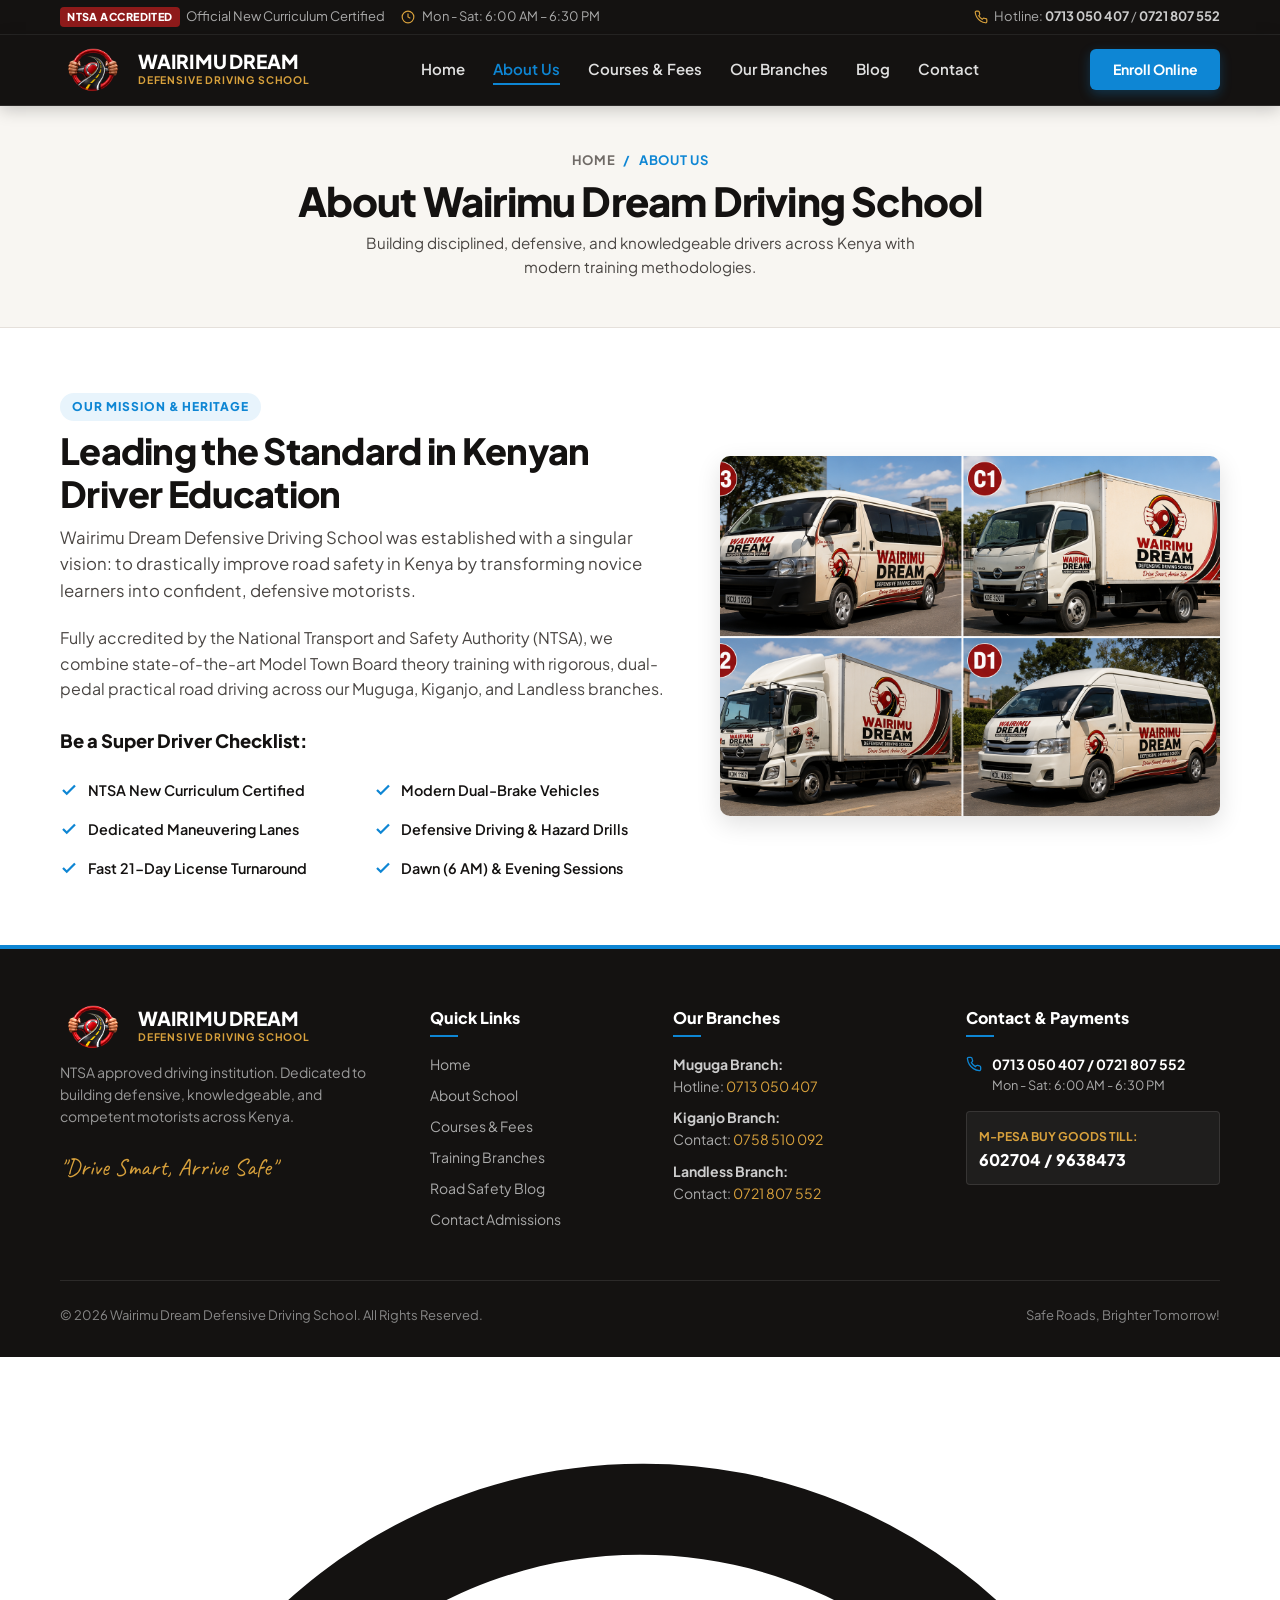
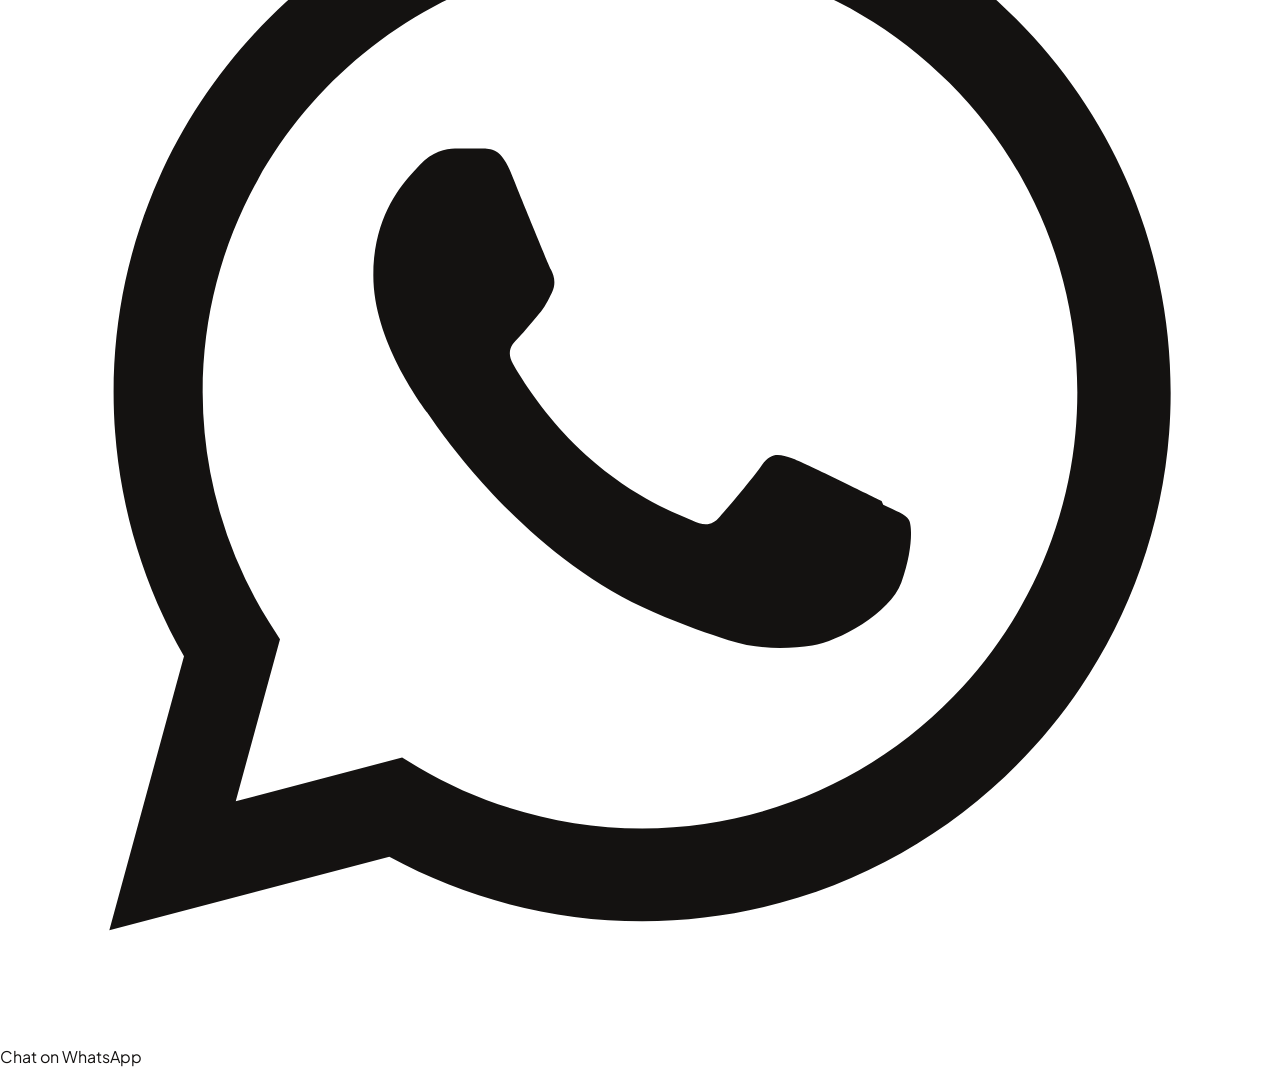
==== about.html @ 2af0788a "Complete agency-grade website redesign: corporate navbar, all 15 courses, FAQ, SEO schema, responsiv" ====
<!DOCTYPE html>
<html lang="en">
<head>
  <meta charset="UTF-8" />
  <meta name="viewport" content="width=device-width, initial-scale=1.0" />
  <title>About Us | Wairimu Dream Defensive Driving School Kenya</title>
  <meta name="description" content="Learn about Wairimu Dream Defensive Driving School. NTSA accredited curriculum, dedicated instructors, and modern training fleet across Kenya." />
  <link rel="canonical" href="http://localhost:3000/about.html" />

  <link rel="preconnect" href="https://fonts.googleapis.com" />
  <link rel="preconnect" href="https://fonts.gstatic.com" crossorigin />
  <link href="https://fonts.googleapis.com/css2?family=Caveat:wght@600;700&family=Plus+Jakarta+Sans:wght@400;500;600;700;800&display=swap" rel="stylesheet" />

  <link rel="stylesheet" href="style.css" />
</head>
<body>

  <!-- 1. Top Announcement Bar -->
  <div class="top-bar">
    <div class="container top-bar-content">
      <div class="top-bar-left">
        <div class="top-bar-item">
          <span class="top-badge-ntsa">NTSA ACCREDITED</span>
          <span>Official New Curriculum Certified</span>
        </div>
        <div class="top-bar-item">
          <svg viewBox="0 0 24 24" fill="none" stroke="currentColor" stroke-width="2"><circle cx="12" cy="12" r="10"/><polyline points="12 6 12 12 16 14"/></svg>
          <span>Mon - Sat: 6:00 AM – 6:30 PM</span>
        </div>
      </div>

      <div class="top-bar-right">
        <div class="top-bar-item">
          <svg viewBox="0 0 24 24" fill="none" stroke="currentColor" stroke-width="2"><path d="M22 16.92v3a2 2 0 0 1-2.18 2 19.79 19.79 0 0 1-8.63-3.07 19.5 19.5 0 0 1-6-6 19.79 19.79 0 0 1-3.07-8.67A2 2 0 0 1 4.11 2h3a2 2 0 0 1 2 1.72 12.84 12.84 0 0 0 .7 2.81 2 2 0 0 1-.45 2.11L8.09 9.91a16 16 0 0 0 6 6l1.27-1.27a2 2 0 0 1 2.11-.45 12.84 12.84 0 0 0 2.81.7A2 2 0 0 1 22 16.92z"/></svg>
          <span>Hotline: <a href="tel:0713050407"><strong>0713 050 407</strong></a> / <a href="tel:0721807552"><strong>0721 807 552</strong></a></span>
        </div>
      </div>
    </div>
  </div>

  <!-- 2. Main Header -->
  <header class="site-header" id="mainHeader">
    <div class="container navbar-inner">
      <a href="index.html" class="brand-wrapper" aria-label="Wairimu Dream Defensive Driving School">
        <img src="images/logo/logo.png" alt="Wairimu Dream Logo" class="brand-logo-img" onerror="this.onerror=null; this.src='images/logo.png';" />
        <div class="brand-text-block">
          <span class="brand-title-main">WAIRIMU DREAM</span>
          <span class="brand-title-sub">DEFENSIVE DRIVING SCHOOL</span>
        </div>
      </a>

      <nav class="main-navigation" id="mainNavigation">
        <ul class="nav-links-list">
          <li><a href="index.html" class="nav-item-link">Home</a></li>
          <li><a href="about.html" class="nav-item-link active">About Us</a></li>
          <li><a href="courses.html" class="nav-item-link">Courses &amp; Fees</a></li>
          <li><a href="branches.html" class="nav-item-link">Our Branches</a></li>
          <li><a href="blog.html" class="nav-item-link">Blog</a></li>
          <li><a href="contact.html" class="nav-item-link">Contact</a></li>
        </ul>
        <div class="mobile-menu-cta-wrap">
          <a href="contact.html" class="mobile-menu-cta-btn">Enroll Online</a>
        </div>
      </nav>

      <div style="display: flex; align-items: center; gap: 0.75rem;">
        <a href="contact.html" class="header-action-btn desktop-only">Enroll Online</a>
        <button class="mobile-nav-toggle" id="navToggleBtn" aria-label="Toggle Menu" aria-expanded="false">
          <svg viewBox="0 0 24 24" fill="none" stroke="currentColor" stroke-width="2.5"><line x1="3" y1="6" x2="21" y2="6"/><line x1="3" y1="12" x2="21" y2="12"/><line x1="3" y1="18" x2="21" y2="18"/></svg>
        </button>
      </div>
    </div>
  </header>

  <main>
    <!-- Page Banner -->
    <section class="page-banner-corp">
      <div class="container">
        <div class="page-breadcrumbs">
          <a href="index.html">Home</a>
          <span>/</span>
          <span>About Us</span>
        </div>
        <h1 class="page-banner-title">About Wairimu Dream Driving School</h1>
        <p class="page-banner-sub">Building disciplined, defensive, and knowledgeable drivers across Kenya with modern training methodologies.</p>
      </div>
    </section>

    <!-- About Content Section -->
    <section class="section-padding">
      <div class="container">
        <div class="about-grid-2col">
          <div>
            <span class="section-badge-corp">OUR MISSION &amp; HERITAGE</span>
            <h2 class="section-title-corp">Leading the Standard in Kenyan Driver Education</h2>
            <p style="color: var(--color-gray-dark); margin-bottom: 1.25rem; font-size: 1.05rem;">
              Wairimu Dream Defensive Driving School was established with a singular vision: to drastically improve road safety in Kenya by transforming novice learners into confident, defensive motorists.
            </p>
            <p style="color: var(--color-gray-dark); margin-bottom: 1.5rem;">
              Fully accredited by the National Transport and Safety Authority (NTSA), we combine state-of-the-art Model Town Board theory training with rigorous, dual-pedal practical road driving across our Muguga, Kiganjo, and Landless branches.
            </p>

            <h4 style="font-size: 1.15rem; font-weight: 800; color: var(--color-dark); margin-bottom: 0.75rem;">Be a Super Driver Checklist:</h4>
            <div class="checklist-grid">
              <div class="checklist-item">
                <svg viewBox="0 0 24 24" fill="none" stroke="currentColor" stroke-width="3"><polyline points="20 6 9 17 4 12"/></svg>
                <span>NTSA New Curriculum Certified</span>
              </div>
              <div class="checklist-item">
                <svg viewBox="0 0 24 24" fill="none" stroke="currentColor" stroke-width="3"><polyline points="20 6 9 17 4 12"/></svg>
                <span>Modern Dual-Brake Vehicles</span>
              </div>
              <div class="checklist-item">
                <svg viewBox="0 0 24 24" fill="none" stroke="currentColor" stroke-width="3"><polyline points="20 6 9 17 4 12"/></svg>
                <span>Dedicated Maneuvering Lanes</span>
              </div>
              <div class="checklist-item">
                <svg viewBox="0 0 24 24" fill="none" stroke="currentColor" stroke-width="3"><polyline points="20 6 9 17 4 12"/></svg>
                <span>Defensive Driving &amp; Hazard Drills</span>
              </div>
              <div class="checklist-item">
                <svg viewBox="0 0 24 24" fill="none" stroke="currentColor" stroke-width="3"><polyline points="20 6 9 17 4 12"/></svg>
                <span>Fast 21-Day License Turnaround</span>
              </div>
              <div class="checklist-item">
                <svg viewBox="0 0 24 24" fill="none" stroke="currentColor" stroke-width="3"><polyline points="20 6 9 17 4 12"/></svg>
                <span>Dawn (6 AM) &amp; Evening Sessions</span>
              </div>
            </div>
          </div>

          <div class="about-img-frame">
            <img src="images/gallery/display.png" alt="Wairimu Dream Training Vehicles" onerror="this.onerror=null; this.src='images/hero/hero-2.png';" />
          </div>
        </div>
      </div>
    </section>
  </main>

  <!-- Footer -->
  <footer class="site-footer-corp">
    <div class="container">
      <div class="footer-grid-corp">
        <div class="footer-about-block">
          <div class="brand-wrapper" style="margin-bottom: 0.75rem;">
            <img src="images/logo/logo.png" alt="Wairimu Dream Logo" class="brand-logo-img" style="filter: brightness(1.2);" onerror="this.onerror=null; this.src='images/logo.png';" />
            <div class="brand-text-block">
              <span class="brand-title-main" style="color: #FFFFFF;">WAIRIMU DREAM</span>
              <span class="brand-title-sub" style="color: var(--color-gold);">DEFENSIVE DRIVING SCHOOL</span>
            </div>
          </div>
          <p>
            NTSA approved driving institution. Dedicated to building defensive, knowledgeable, and competent motorists across Kenya.
          </p>
          <p style="font-family: var(--font-script); font-size: 1.5rem; color: var(--color-gold);">
            "Drive Smart, Arrive Safe"
          </p>
        </div>

        <div>
          <h4 class="footer-heading-corp">Quick Links</h4>
          <ul class="footer-links-list">
            <li><a href="index.html">Home</a></li>
            <li><a href="about.html">About School</a></li>
            <li><a href="courses.html">Courses &amp; Fees</a></li>
            <li><a href="branches.html">Training Branches</a></li>
            <li><a href="blog.html">Road Safety Blog</a></li>
            <li><a href="contact.html">Contact Admissions</a></li>
          </ul>
        </div>

        <div>
          <h4 class="footer-heading-corp">Our Branches</h4>
          <ul class="footer-links-list">
            <li><strong>Muguga Branch:</strong> <br /><span style="color: #AAA;">Hotline: <a href="tel:0713050407" style="color: var(--color-gold);">0713 050 407</a></span></li>
            <li style="margin-top: 0.5rem;"><strong>Kiganjo Branch:</strong> <br /><span style="color: #AAA;">Contact: <a href="tel:0758510092" style="color: var(--color-gold);">0758 510 092</a></span></li>
            <li style="margin-top: 0.5rem;"><strong>Landless Branch:</strong> <br /><span style="color: #AAA;">Contact: <a href="tel:0721807552" style="color: var(--color-gold);">0721 807 552</a></span></li>
          </ul>
        </div>

        <div>
          <h4 class="footer-heading-corp">Contact &amp; Payments</h4>
          <div class="footer-contact-item">
            <svg viewBox="0 0 24 24" fill="none" stroke="currentColor" stroke-width="2"><path d="M22 16.92v3a2 2 0 0 1-2.18 2 19.79 19.79 0 0 1-8.63-3.07 19.5 19.5 0 0 1-6-6 19.79 19.79 0 0 1-3.07-8.67A2 2 0 0 1 4.11 2h3a2 2 0 0 1 2 1.72 12.84 12.84 0 0 0 .7 2.81 2 2 0 0 1-.45 2.11L8.09 9.91a16 16 0 0 0 6 6l1.27-1.27a2 2 0 0 1 2.11-.45 12.84 12.84 0 0 0 2.81.7A2 2 0 0 1 22 16.92z"/></svg>
            <div>
              <p style="margin: 0; font-weight: 700; color: #FFF;">0713 050 407 / 0721 807 552</p>
              <p style="margin: 0; font-size: 0.8rem;">Mon - Sat: 6:00 AM - 6:30 PM</p>
            </div>
          </div>
          <div style="margin-top: 1rem; background: rgba(255,255,255,0.05); padding: 0.75rem; border-radius: 4px; border: 1px solid rgba(255,255,255,0.1);">
            <span style="font-size: 0.75rem; color: var(--color-gold); font-weight: 700;">M-PESA BUY GOODS TILL:</span>
            <p style="color: #FFF; font-weight: 800; font-size: 1rem; margin: 0;">602704 / 9638473</p>
          </div>
        </div>
      </div>

      <div class="footer-bottom-corp">
        <p>&copy; <span id="currentYear"></span> Wairimu Dream Defensive Driving School. All Rights Reserved.</p>
        <p>Safe Roads, Brighter Tomorrow!</p>
      </div>
    </div>
  </footer>

  <!-- Floating WhatsApp -->
  <a href="https://wa.me/254721807552?text=Hello%20Wairimu%20Dream%20Driving%20School,%20I%20would%20like%20to%20inquire%20about%20driving%20classes." class="floating-whatsapp-btn" target="_blank" rel="noopener noreferrer" aria-label="Chat with Wairimu Dream on WhatsApp">
    <svg viewBox="0 0 24 24" fill="currentColor"><path d="M12.04 2c-5.46 0-9.91 4.45-9.91 9.91 0 1.75.46 3.45 1.32 4.95L2.05 22l5.25-1.38c1.45.79 3.08 1.21 4.74 1.21 5.46 0 9.91-4.45 9.91-9.91 0-2.65-1.03-5.14-2.9-7.01A9.816 9.816 0 0 0 12.04 2zm0 18.09c-1.48 0-2.93-.4-4.2-1.15l-.3-.18-3.12.82.83-3.04-.2-.31a8.136 8.136 0 0 1-1.25-4.32c0-4.52 3.68-8.2 8.2-8.2 2.19 0 4.25.85 5.8 2.4 1.55 1.55 2.4 3.61 2.4 5.8 0 4.52-3.68 8.18-8.16 8.18zm4.49-6.14c-.25-.12-1.46-.72-1.68-.8-.23-.08-.39-.12-.56.12-.17.25-.64.8-.79.97-.14.17-.29.19-.53.07-.25-.12-1.04-.38-1.98-1.22-.73-.65-1.23-1.46-1.37-1.71-.14-.25-.01-.38.11-.5.11-.11.25-.29.37-.43.12-.14.17-.25.25-.41.08-.17.04-.31-.02-.43s-.56-1.34-.76-1.84c-.2-.48-.41-.42-.56-.43h-.48c-.17 0-.43.06-.66.31-.23.25-.87.85-.87 2.07 0 1.22.89 2.4 1.01 2.57.12.17 1.75 2.67 4.24 3.74.59.26 1.05.41 1.41.53.6.19 1.14.16 1.57.1.48-.07 1.46-.6 1.67-1.18.21-.58.21-1.07.14-1.18-.06-.1-.23-.16-.48-.28z"/></svg>
    <span>Chat on WhatsApp</span>
  </a>

  <script src="script.js"></script>
</body>
</html>
---- style.css ----
/* ==========================================================================
   WAIRIMU DREAM DEFENSIVE DRIVING SCHOOL
   Reference Pixel-Perfect Mobile-First Design (Matching Screenshots)
   ========================================================================== */

:root {
  /* Brand Corporate Colors */
  --color-primary: #8E1A1A;        /* Deep Maroon */
  --color-primary-dark: #661010;
  --color-primary-light: #A82424;
  --color-primary-subtle: #FDF2F2;
  
  --color-accent-blue: #0E86D4;    /* Action Blue matching reference */
  --color-accent-blue-dark: #0B6FB3;
  
  --color-gold: #D8A13C;           /* Kenyan Gold */
  --color-gold-dark: #B38022;
  --color-gold-light: #FBF4E4;
  
  --color-dark: #141211;           /* Deep Navbar Dark */
  --color-dark-surface: #1E1B19;   /* Mobile Dropdown Dark */
  --color-dark-alt: #2C2927;
  --color-gray-dark: #4A4643;
  --color-gray-mid: #706B67;
  --color-gray-light: #E5E0DB;
  --color-gray-bg: #F8F6F2;
  --color-white: #FFFFFF;
  
  --color-whatsapp: #25D366;
  --color-whatsapp-dark: #1EBE5D;
  
  /* Typography */
  --font-main: 'Plus Jakarta Sans', -apple-system, BlinkMacSystemFont, 'Segoe UI', Roboto, sans-serif;
  --font-script: 'Caveat', cursive;
  
  /* Shadows & Radius */
  --shadow-sm: 0 2px 8px rgba(0, 0, 0, 0.08);
  --shadow-md: 0 8px 24px rgba(0, 0, 0, 0.12);
  --shadow-lg: 0 16px 36px rgba(0, 0, 0, 0.2);
  
  --radius-sm: 6px;
  --radius-md: 10px;
  --radius-lg: 14px;
  --radius-full: 9999px;
  
  --transition: all 0.25s cubic-bezier(0.16, 1, 0.3, 1);
}

/* Global Reset */
*, *::before, *::after {
  box-sizing: border-box;
  margin: 0;
  padding: 0;
}

html {
  scroll-behavior: smooth;
  font-size: 16px;
  overflow-x: hidden;
  width: 100%;
}

body {
  font-family: var(--font-main);
  color: var(--color-dark);
  background-color: #FFFFFF;
  line-height: 1.6;
  -webkit-font-smoothing: antialiased;
  -moz-osx-font-smoothing: grayscale;
  overflow-x: hidden;
  width: 100%;
}

img {
  max-width: 100%;
  height: auto;
  display: block;
}

/* Prevent inline SVG icons from blowing up — always set explicit size on the element */
svg {
  overflow: hidden;
  flex-shrink: 0;
}

a {
  color: inherit;
  text-decoration: none;
  transition: var(--transition);
}

ul {
  list-style: none;
}

button, input, select, textarea {
  font-family: inherit;
  outline: none;
}

/* ==========================================================================
   Top Announcement Bar (sub-pages: courses, about, branches, blog, contact)
   ========================================================================== */

.top-bar {
  background-color: var(--color-dark);
  color: #AAAAAA;
  font-size: 0.8125rem;
  padding: 0.4rem 0;
  border-bottom: 1px solid rgba(255,255,255,0.08);
}

.top-bar-content {
  display: flex;
  justify-content: space-between;
  align-items: center;
  flex-wrap: wrap;
  gap: 0.4rem;
}

.top-bar-left,
.top-bar-right {
  display: flex;
  align-items: center;
  gap: 1rem;
  flex-wrap: wrap;
}

.top-bar-item {
  display: inline-flex;
  align-items: center;
  gap: 0.4rem;
  white-space: nowrap;
}

.top-bar-item svg {
  color: var(--color-gold);
  width: 14px !important;
  height: 14px !important;
  min-width: 14px;
  min-height: 14px;
  flex-shrink: 0;
}

.top-bar-item a {
  color: #CCCCCC;
}

.top-bar-item a:hover {
  color: #FFFFFF;
}

.top-badge-ntsa {
  background-color: var(--color-primary);
  color: #FFFFFF;
  font-size: 0.68rem;
  font-weight: 800;
  padding: 0.1rem 0.45rem;
  border-radius: 4px;
  letter-spacing: 0.04em;
  text-transform: uppercase;
}

/* ==========================================================================
   Container
   ========================================================================== */

.container {
  width: 100%;
  max-width: 1200px;
  margin-left: auto;
  margin-right: auto;
  padding-left: 1.25rem;
  padding-right: 1.25rem;
}

/* ==========================================================================
   Navbar: Dark Header (Matching Screenshot Reference)
   ========================================================================== */

.site-header {
  position: sticky;
  top: 0;
  z-index: 1000;
  background-color: var(--color-dark);
  border-bottom: 1px solid rgba(255, 255, 255, 0.1);
  box-shadow: 0 4px 16px rgba(0, 0, 0, 0.2);
}

.navbar-inner {
  display: flex;
  justify-content: space-between;
  align-items: center;
  height: 70px;
}

.brand-wrapper {
  display: flex;
  align-items: center;
  gap: 0.75rem;
}

.brand-logo-img {
  height: 44px !important;
  max-height: 44px !important;
  width: auto !important;
  max-width: 160px !important;
  object-fit: contain;
  display: block;
}

.brand-text-block {
  display: flex;
  flex-direction: column;
}

.brand-title-main {
  font-size: 1.2rem;
  font-weight: 800;
  color: #FFFFFF;
  line-height: 1.1;
  letter-spacing: -0.01em;
}

.brand-title-sub {
  font-size: 0.65rem;
  font-weight: 700;
  color: var(--color-gold);
  letter-spacing: 0.08em;
  text-transform: uppercase;
}

/* Desktop Nav Links */
.main-navigation {
  display: flex;
  align-items: center;
}

.nav-links-list {
  display: flex;
  align-items: center;
  gap: 1.75rem;
}

.nav-item-link {
  font-size: 0.9375rem;
  font-weight: 600;
  color: #E0E0E0;
  padding: 0.4rem 0;
  position: relative;
}

.nav-item-link:hover,
.nav-item-link.active {
  color: var(--color-accent-blue);
}

.nav-item-link::after {
  content: '';
  position: absolute;
  bottom: 0;
  left: 0;
  width: 0;
  height: 2px;
  background-color: var(--color-accent-blue);
  transition: width 0.25s ease;
}

.nav-item-link:hover::after,
.nav-item-link.active::after {
  width: 100%;
}

.header-action-btn {
  background-color: var(--color-accent-blue);
  color: #FFFFFF;
  font-size: 0.875rem;
  font-weight: 700;
  padding: 0.6rem 1.4rem;
  border-radius: var(--radius-sm);
  display: inline-flex;
  align-items: center;
  gap: 0.4rem;
  box-shadow: 0 4px 12px rgba(14, 134, 212, 0.3);
}

.header-action-btn:hover {
  background-color: var(--color-accent-blue-dark);
  color: #FFFFFF;
}

/* Mobile Hamburger Button (Matching Screenshot 1 & 2) */
.mobile-nav-toggle {
  display: none;
  background: transparent;
  border: 1px solid rgba(255, 255, 255, 0.3);
  border-radius: 6px;
  cursor: pointer;
  padding: 0.45rem 0.65rem;
  color: #FFFFFF;
}

.mobile-nav-toggle svg {
  width: 22px;
  height: 22px;
  display: block;
}

/* ==========================================================================
   Hero Section: Daylight Real Fleet Image (Exact Screenshot Layout)
   ========================================================================== */

.hero-mobile-fit {
  position: relative;
  min-height: 80vh;
  display: flex;
  flex-direction: column;
  justify-content: space-between;
  background-color: #D6D0C5;
  background-image: url('images/hero/hero-1 (1).png');
  background-size: cover;
  background-position: center;
  padding: 2.5rem 0 3.5rem;
  overflow: hidden;
}

.hero-top-overlay-headline {
  position: relative;
  z-index: 2;
  text-align: left;
  max-width: 600px;
}

.hero-headline-blue {
  font-size: clamp(1.85rem, 4.5vw, 2.75rem);
  font-weight: 800;
  color: var(--color-accent-blue);
  line-height: 1.15;
  text-shadow: 0 2px 10px rgba(255, 255, 255, 0.9), 0 0 20px rgba(255, 255, 255, 0.8);
  margin-bottom: 0.5rem;
}

.hero-lead-text {
  font-size: 1rem;
  font-weight: 600;
  color: #1A1817;
  line-height: 1.5;
  text-shadow: 0 1px 8px rgba(255, 255, 255, 0.9);
  max-width: 540px;
}

/* Hero Bottom Action Buttons (Side by Side matching Screenshot) */
.hero-bottom-actions {
  position: relative;
  z-index: 2;
  margin-top: auto;
  padding-top: 2rem;
}

.hero-btn-row-flex {
  display: flex;
  align-items: center;
  gap: 1rem;
  flex-wrap: wrap;
}

.btn-hero-blue {
  background-color: var(--color-accent-blue);
  color: #FFFFFF;
  font-weight: 700;
  font-size: 0.95rem;
  padding: 0.75rem 1.6rem;
  border-radius: 6px;
  display: inline-flex;
  align-items: center;
  justify-content: center;
  box-shadow: 0 4px 14px rgba(14, 134, 212, 0.4);
  border: 1px solid var(--color-accent-blue);
  min-width: 140px;
}

.btn-hero-blue:hover {
  background-color: var(--color-accent-blue-dark);
  color: #FFFFFF;
}

.btn-hero-talk {
  background-color: var(--color-accent-blue);
  color: #FFFFFF;
  font-weight: 700;
  font-size: 0.95rem;
  padding: 0.75rem 1.6rem;
  border-radius: 6px;
  display: inline-flex;
  align-items: center;
  justify-content: center;
  box-shadow: 0 4px 14px rgba(14, 134, 212, 0.4);
  border: 1px solid var(--color-accent-blue);
  min-width: 140px;
}

.btn-hero-talk:hover {
  background-color: var(--color-accent-blue-dark);
  color: #FFFFFF;
}

/* ==========================================================================
   Floating WhatsApp Button (Matching Screenshot 1 & 2)
   ========================================================================== */

.floating-whatsapp-pill {
  position: fixed;
  bottom: 24px;
  right: 20px;
  z-index: 999;
  background-color: var(--color-whatsapp);
  color: #FFFFFF;
  padding: 0.65rem 1.15rem;
  border-radius: var(--radius-full);
  box-shadow: 0 4px 16px rgba(0, 0, 0, 0.25);
  display: flex;
  align-items: center;
  gap: 0.5rem;
  font-weight: 700;
  font-size: 0.9rem;
}

.floating-whatsapp-pill:hover {
  background-color: var(--color-whatsapp-dark);
  color: #FFFFFF;
  transform: translateY(-2px);
}

.floating-whatsapp-pill svg {
  width: 22px;
  height: 22px;
}

/* ==========================================================================
   Sub-Page Banners & Content Sections
   ========================================================================== */

.page-banner-corp {
  background-color: var(--color-gray-bg);
  border-bottom: 1px solid var(--color-gray-light);
  padding: 2.75rem 0 3rem;
  text-align: center;
}

.page-breadcrumbs {
  display: flex;
  justify-content: center;
  align-items: center;
  gap: 0.5rem;
  font-size: 0.8125rem;
  font-weight: 700;
  color: var(--color-accent-blue);
  text-transform: uppercase;
  letter-spacing: 0.05em;
  margin-bottom: 0.5rem;
}

.page-breadcrumbs a {
  color: var(--color-gray-mid);
}

.page-breadcrumbs a:hover {
  color: var(--color-accent-blue);
}

.page-banner-title {
  font-size: clamp(1.85rem, 3.5vw, 2.5rem);
  font-weight: 800;
  color: var(--color-dark);
  line-height: 1.15;
  letter-spacing: -0.02em;
  margin-bottom: 0.4rem;
}

.page-banner-sub {
  font-size: 0.95rem;
  color: var(--color-gray-dark);
  max-width: 600px;
  margin: 0 auto;
}

.section-padding {
  padding: 4rem 0;
}

.bg-light-section {
  background-color: var(--color-gray-bg);
}

.section-header-corp {
  text-align: center;
  max-width: 680px;
  margin: 0 auto 2.5rem;
}

.section-badge-corp {
  display: inline-block;
  font-size: 0.75rem;
  font-weight: 800;
  color: var(--color-accent-blue);
  background-color: #E8F4FC;
  padding: 0.25rem 0.75rem;
  border-radius: var(--radius-full);
  letter-spacing: 0.08em;
  text-transform: uppercase;
  margin-bottom: 0.5rem;
}

.section-title-corp {
  font-size: clamp(1.75rem, 3vw, 2.25rem);
  font-weight: 800;
  color: var(--color-dark);
  line-height: 1.2;
  letter-spacing: -0.02em;
  margin-bottom: 0.6rem;
}

.section-desc-corp {
  font-size: 0.95rem;
  color: var(--color-gray-dark);
  line-height: 1.6;
}

/* ==========================================================================
   Courses Showcase Cards
   ========================================================================== */

.courses-grid-cards {
  display: grid;
  grid-template-columns: repeat(3, 1fr);
  gap: 1.75rem;
}

.corp-course-card {
  background-color: #FFFFFF;
  border-radius: var(--radius-md);
  border: 1px solid var(--color-gray-light);
  overflow: hidden;
  box-shadow: var(--shadow-sm);
  transition: var(--transition);
  display: flex;
  flex-direction: column;
}

.corp-course-card:hover {
  transform: translateY(-4px);
  box-shadow: var(--shadow-md);
  border-color: var(--color-accent-blue);
}

.card-media-wrapper {
  position: relative;
  height: 190px;
  background-color: var(--color-gray-bg);
  overflow: hidden;
}

.card-media-wrapper img {
  width: 100%;
  height: 100%;
  object-fit: cover;
  transition: transform 0.4s ease;
}

.corp-course-card:hover .card-media-wrapper img {
  transform: scale(1.04);
}

.card-category-tag {
  position: absolute;
  top: 10px;
  left: 10px;
  background-color: var(--color-dark);
  color: var(--color-gold);
  font-size: 0.7rem;
  font-weight: 800;
  padding: 0.2rem 0.55rem;
  border-radius: var(--radius-sm);
  letter-spacing: 0.04em;
}

.card-category-tag.promo-tag {
  background-color: var(--color-gold);
  color: var(--color-dark);
}

.card-body-corp {
  padding: 1.25rem;
  display: flex;
  flex-direction: column;
  flex: 1;
}

.card-title-row {
  display: flex;
  justify-content: space-between;
  align-items: baseline;
  margin-bottom: 0.4rem;
  gap: 0.5rem;
}

.card-course-title {
  font-size: 1.1rem;
  font-weight: 800;
  color: var(--color-dark);
}

.card-course-fee {
  font-size: 1.15rem;
  font-weight: 800;
  color: var(--color-primary);
  white-space: nowrap;
}

.card-course-summary {
  font-size: 0.85rem;
  color: var(--color-gray-dark);
  margin-bottom: 1rem;
  line-height: 1.5;
}

.card-req-list {
  background-color: var(--color-gray-bg);
  padding: 0.75rem;
  border-radius: var(--radius-sm);
  font-size: 0.78rem;
  color: var(--color-gray-mid);
  margin-bottom: 1rem;
  border-left: 3px solid var(--color-accent-blue);
}

.card-footer-action {
  margin-top: auto;
  display: flex;
  justify-content: space-between;
  align-items: center;
  padding-top: 0.85rem;
  border-top: 1px solid var(--color-gray-light);
}

.btn-card-enroll {
  background-color: var(--color-accent-blue);
  color: #FFFFFF;
  font-size: 0.8125rem;
  font-weight: 700;
  padding: 0.5rem 1.1rem;
  border-radius: var(--radius-sm);
}

.btn-card-enroll:hover {
  background-color: var(--color-accent-blue-dark);
  color: #FFFFFF;
}

/* Pricing Table */
.table-card-wrapper {
  background-color: #FFFFFF;
  border-radius: var(--radius-md);
  border: 1px solid var(--color-gray-light);
  box-shadow: var(--shadow-sm);
  overflow: hidden;
  margin-bottom: 3rem;
}

.table-responsive {
  width: 100%;
  overflow-x: auto;
  -webkit-overflow-scrolling: touch;
}

.pricing-table {
  width: 100%;
  border-collapse: collapse;
  text-align: left;
  min-width: 560px;
}

.pricing-table thead {
  background-color: var(--color-dark);
  color: #FFFFFF;
}

.pricing-table th {
  padding: 1rem 1.25rem;
  font-size: 0.8125rem;
  font-weight: 700;
  letter-spacing: 0.06em;
  text-transform: uppercase;
}

.pricing-table td {
  padding: 1rem 1.25rem;
  border-bottom: 1px solid var(--color-gray-light);
  vertical-align: middle;
}

.pricing-table tbody tr:hover {
  background-color: #FAF8F5;
}

.cat-pill {
  display: inline-flex;
  align-items: center;
  justify-content: center;
  padding: 0.25rem 0.6rem;
  border-radius: var(--radius-sm);
  background-color: var(--color-gray-bg);
  color: var(--color-dark);
  font-weight: 800;
  font-size: 0.8125rem;
  border: 1px solid var(--color-gray-light);
}

.cat-pill-gold {
  background-color: var(--color-gold);
  color: var(--color-dark);
}

.table-title {
  font-weight: 700;
  font-size: 0.95rem;
  color: var(--color-dark);
}

.table-price {
  font-weight: 800;
  font-size: 1.05rem;
  color: var(--color-primary);
}

.highlighted-row {
  background-color: #FFFDF8 !important;
  border-left: 4px solid var(--color-gold);
}

/* ==========================================================================
   About & Branches Layout
   ========================================================================== */

.about-grid-2col {
  display: grid;
  grid-template-columns: 1.1fr 0.9fr;
  gap: 3rem;
  align-items: center;
}

.about-img-frame {
  border-radius: var(--radius-md);
  overflow: hidden;
  box-shadow: var(--shadow-md);
  height: 360px;
}

.about-img-frame img {
  width: 100%;
  height: 100%;
  object-fit: cover;
}

.checklist-grid {
  display: grid;
  grid-template-columns: 1fr 1fr;
  gap: 1rem;
  margin-top: 1.5rem;
}

.checklist-item {
  display: flex;
  gap: 0.6rem;
  align-items: flex-start;
  font-size: 0.9rem;
  font-weight: 600;
  color: var(--color-dark);
}

.checklist-item svg {
  color: var(--color-accent-blue);
  width: 18px;
  height: 18px;
  flex-shrink: 0;
  margin-top: 2px;
}

.branches-grid-cards {
  display: grid;
  grid-template-columns: repeat(3, 1fr);
  gap: 2rem;
}

.branch-card-corp {
  background-color: #FFFFFF;
  border-radius: var(--radius-md);
  border: 1px solid var(--color-gray-light);
  overflow: hidden;
  box-shadow: var(--shadow-sm);
  display: flex;
  flex-direction: column;
}

.branch-img-wrap {
  height: 200px;
  overflow: hidden;
}

.branch-img-wrap img {
  width: 100%;
  height: 100%;
  object-fit: cover;
}

.branch-body {
  padding: 1.25rem;
  display: flex;
  flex-direction: column;
  flex: 1;
}

.branch-body h3 {
  font-size: 1.2rem;
  font-weight: 800;
  color: var(--color-dark);
  margin-bottom: 0.5rem;
}

.branch-detail-row {
  display: flex;
  align-items: flex-start;
  gap: 0.5rem;
  font-size: 0.85rem;
  color: var(--color-gray-dark);
  margin-bottom: 0.65rem;
}

.branch-detail-row svg {
  color: var(--color-accent-blue);
  width: 16px;
  height: 16px;
  flex-shrink: 0;
  margin-top: 3px;
}

/* ==========================================================================
   FAQ Accordion
   ========================================================================== */

.faq-container {
  max-width: 840px;
  margin: 0 auto;
}

.faq-item {
  background-color: #FFFFFF;
  border: 1px solid var(--color-gray-light);
  border-radius: var(--radius-sm);
  margin-bottom: 0.85rem;
  overflow: hidden;
  box-shadow: var(--shadow-xs);
  transition: var(--transition);
}

.faq-question-btn {
  width: 100%;
  display: flex;
  justify-content: space-between;
  align-items: center;
  padding: 1.1rem 1.25rem;
  background: none;
  border: none;
  text-align: left;
  font-size: 1rem;
  font-weight: 700;
  color: var(--color-dark);
  cursor: pointer;
}

.faq-question-btn:hover {
  color: var(--color-accent-blue);
}

.faq-icon-arrow {
  width: 18px;
  height: 18px;
  color: var(--color-accent-blue);
  transition: transform 0.3s ease;
  flex-shrink: 0;
  margin-left: 0.75rem;
}

.faq-item.active .faq-icon-arrow {
  transform: rotate(180deg);
}

.faq-answer-content {
  display: none;
  padding: 0 1.25rem 1.25rem;
  font-size: 0.9rem;
  color: var(--color-gray-dark);
  line-height: 1.6;
  border-top: 1px solid #F0F0F0;
  padding-top: 0.85rem;
}

.faq-item.active .faq-answer-content {
  display: block;
}

/* ==========================================================================
   Footer
   ========================================================================== */

.site-footer-corp {
  background-color: var(--color-dark);
  color: #CCCCCC;
  padding: 3.5rem 0 2rem;
  font-size: 0.875rem;
  border-top: 4px solid var(--color-accent-blue);
}

.footer-grid-corp {
  display: grid;
  grid-template-columns: 1.3fr 0.8fr 1fr 1fr;
  gap: 2.5rem;
  margin-bottom: 2.5rem;
}

.footer-about-block p {
  color: #999999;
  line-height: 1.6;
  margin: 0.75rem 0 1.25rem;
}

.footer-heading-corp {
  font-size: 1rem;
  font-weight: 800;
  color: #FFFFFF;
  margin-bottom: 1rem;
  position: relative;
  padding-bottom: 0.4rem;
}

.footer-heading-corp::after {
  content: '';
  position: absolute;
  bottom: 0;
  left: 0;
  width: 28px;
  height: 2px;
  background-color: var(--color-accent-blue);
}

.footer-links-list li {
  margin-bottom: 0.55rem;
}

.footer-links-list a {
  color: #AAAAAA;
}

.footer-links-list a:hover {
  color: #FFFFFF;
}

.footer-contact-item {
  display: flex;
  gap: 0.6rem;
  margin-bottom: 0.75rem;
  color: #AAAAAA;
}

.footer-contact-item svg {
  color: var(--color-accent-blue);
  width: 16px;
  height: 16px;
  flex-shrink: 0;
  margin-top: 3px;
}

.footer-bottom-corp {
  border-top: 1px solid rgba(255, 255, 255, 0.1);
  padding-top: 1.5rem;
  display: flex;
  justify-content: space-between;
  align-items: center;
  flex-wrap: wrap;
  gap: 1rem;
  font-size: 0.8125rem;
  color: #888888;
}

/* ==========================================================================
   Android & iOS Mobile Navigation Dropdown (Exact Screenshot 2 Match)
   ========================================================================== */

@media (max-width: 900px) {
  .navbar-inner {
    height: 64px;
    position: relative;
  }
  
  .mobile-nav-toggle {
    display: flex;
    align-items: center;
    justify-content: center;
  }
  
  .header-action-btn.desktop-only {
    display: none;
  }
  
  /* Dropdown Card Matching Screenshot 2 */
  .main-navigation {
    position: absolute;
    top: 68px;
    left: 12px;
    right: 12px;
    background-color: var(--color-dark-surface);
    border: 1px solid rgba(255, 255, 255, 0.15);
    border-radius: var(--radius-lg);
    box-shadow: 0 16px 40px rgba(0, 0, 0, 0.6);
    padding: 1.5rem 1.25rem;
    display: none;
    z-index: 1000;
  }
  
  .main-navigation.active {
    display: block;
    animation: dropDownCard 0.25s cubic-bezier(0.16, 1, 0.3, 1);
  }
  
  @keyframes dropDownCard {
    from { opacity: 0; transform: translateY(-10px); }
    to { opacity: 1; transform: translateY(0); }
  }
  
  .nav-links-list {
    flex-direction: column;
    align-items: flex-start;
    gap: 1.1rem;
    width: 100%;
  }
  
  .nav-item-link {
    font-size: 1.05rem;
    font-weight: 600;
    color: var(--color-accent-blue);
    width: 100%;
    padding: 0.2rem 0;
  }
  
  .nav-item-link:hover,
  .nav-item-link.active {
    color: #FFFFFF;
  }
  
  .nav-item-link::after {
    display: none;
  }
  
  .mobile-menu-cta-wrap {
    margin-top: 1.5rem;
    padding-top: 1rem;
    border-top: 1px solid rgba(255, 255, 255, 0.1);
    width: 100%;
  }
  
  .mobile-menu-cta-btn {
    background-color: var(--color-accent-blue);
    color: #FFFFFF;
    font-size: 0.95rem;
    font-weight: 700;
    padding: 0.75rem 1rem;
    border-radius: var(--radius-sm);
    display: block;
    text-align: center;
    width: 100%;
  }

  /* Hero on Mobile matching Screenshot 1 */
  .hero-mobile-fit {
    min-height: 72vh;
    padding: 2rem 0 2.5rem;
  }
  
  .hero-btn-row-flex {
    justify-content: flex-start;
  }
  
  .courses-grid-cards,
  .branches-grid-cards,
  .footer-grid-corp,
  .about-grid-2col,
  .checklist-grid {
    grid-template-columns: 1fr;
  }
  
  .floating-whatsapp-pill {
    bottom: 16px;
    right: 16px;
  }
}

/* ==========================================================================
   Utility: Desktop-Only & Base Mobile CTA Styles
   ========================================================================== */

/* Hide desktop CTA button on mobile — mobile dropdown has its own */
@media (max-width: 900px) {
  .desktop-only {
    display: none !important;
  }
}

/* Mobile-menu CTA wrap: only shown inside the open mobile dropdown */
.mobile-menu-cta-wrap {
  display: none;
}
@media (max-width: 900px) {
  .mobile-menu-cta-wrap {
    display: block;
  }
}

/* ==========================================================================
   Global SVG Icon Size Guard — CRITICAL: prevents logo/icon blowup
   Applies to any SVG that doesn't have an explicit size set inline
   ========================================================================== */
.site-header svg,
.top-bar svg,
.footer-contact-item svg,
.branch-detail-row svg,
.checklist-item svg,
.step-icon-wrap svg,
.benefit-icon svg,
.faq-question-btn svg,
.floating-whatsapp-pill svg,
.page-breadcrumbs svg,
.reviewer-avatar + .reviewer-info + * svg {
  display: block;
  flex-shrink: 0;
}

.top-bar-item svg {
  width: 14px !important;
  height: 14px !important;
}

.mobile-nav-toggle svg {
  width: 22px !important;
  height: 22px !important;
  display: block;
}

.faq-icon-arrow {
  width: 18px !important;
  height: 18px !important;
  color: var(--color-accent-blue);
  transition: transform 0.3s ease;
  flex-shrink: 0;
  margin-left: 0.75rem;
}
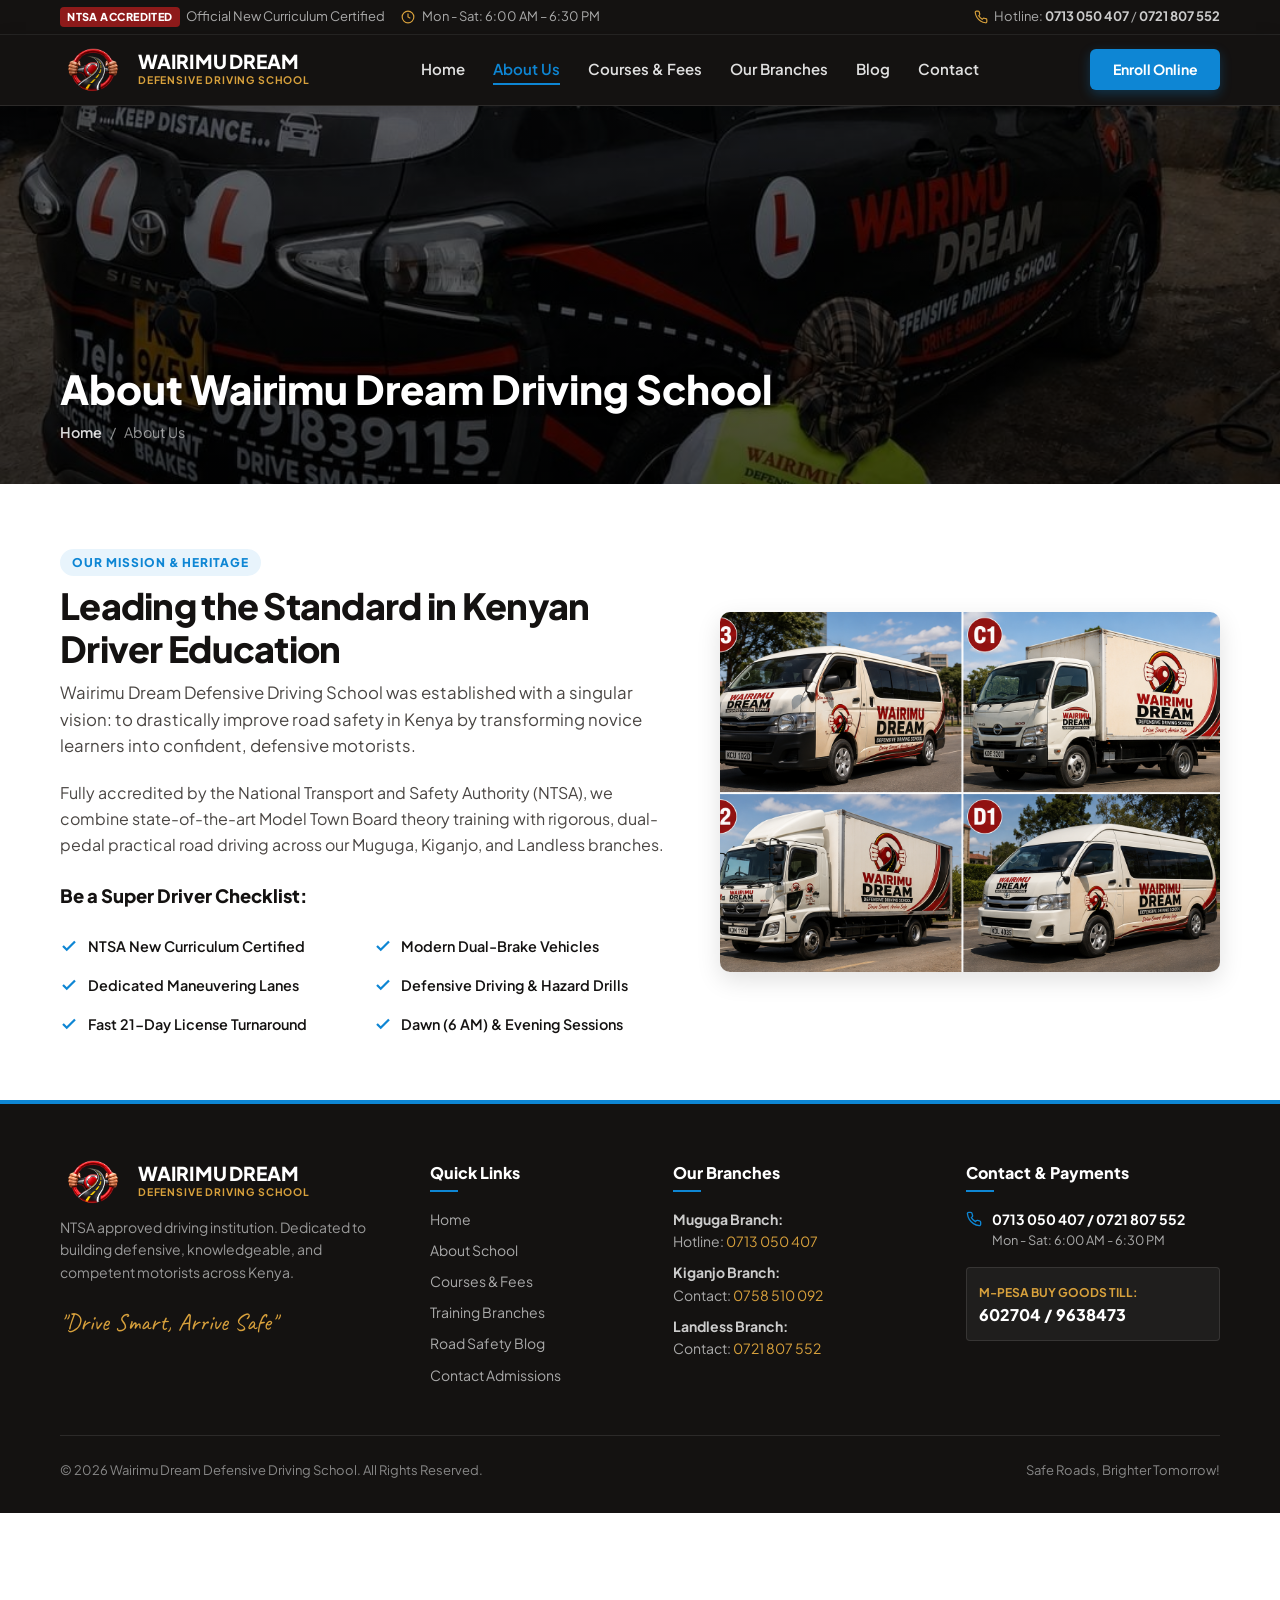
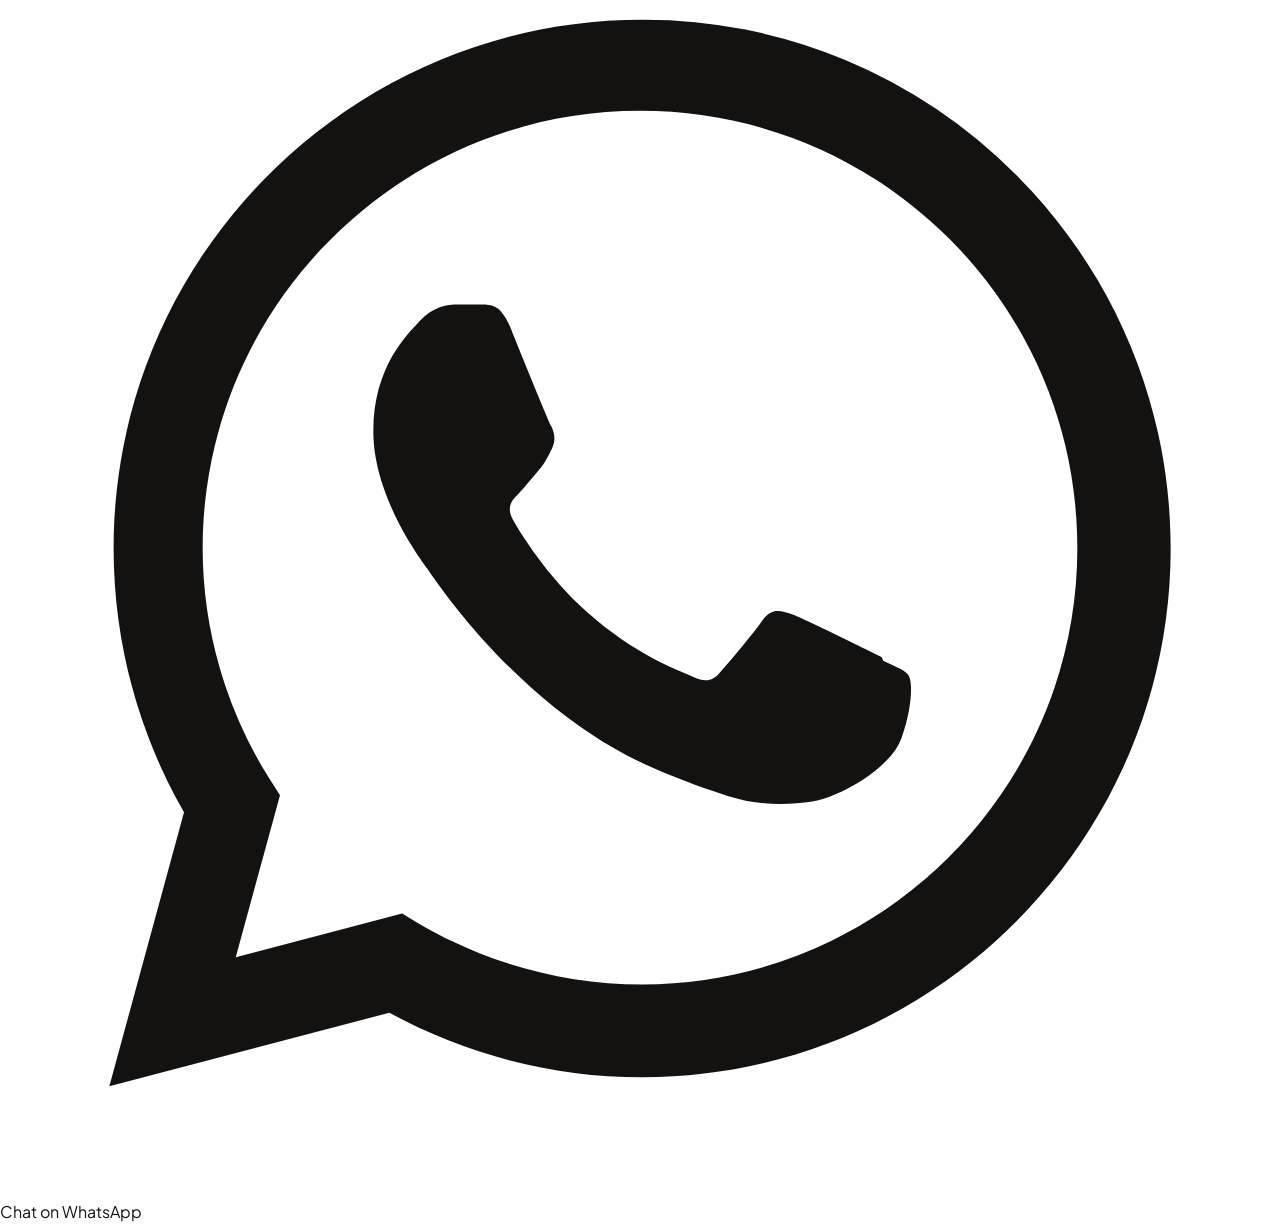
==== commit 7f5e5c53: "MVP corrections: hero contrast fix, photo course cards, about hero, canonical URLs, cleanup duplicat" ====
--- a/about.html
+++ b/about.html
@@ -5,7 +5,7 @@
   <meta name="viewport" content="width=device-width, initial-scale=1.0" />
   <title>About Us | Wairimu Dream Defensive Driving School Kenya</title>
   <meta name="description" content="Learn about Wairimu Dream Defensive Driving School. NTSA accredited curriculum, dedicated instructors, and modern training fleet across Kenya." />
-  <link rel="canonical" href="http://localhost:3000/about.html" />
+  <link rel="canonical" href="https://wairimu-dream-defensive-driving-school.karurikenga.workers.dev/about" />
 
   <link rel="preconnect" href="https://fonts.googleapis.com" />
   <link rel="preconnect" href="https://fonts.gstatic.com" crossorigin />
@@ -73,16 +73,17 @@
   </header>
 
   <main>
-    <!-- Page Banner -->
-    <section class="page-banner-corp">
+    <!-- Full-Width Hero Image Banner -->
+    <section class="page-hero-img about-page-hero">
       <div class="container">
-        <div class="page-breadcrumbs">
-          <a href="index.html">Home</a>
-          <span>/</span>
-          <span>About Us</span>
-        </div>
-        <h1 class="page-banner-title">About Wairimu Dream Driving School</h1>
-        <p class="page-banner-sub">Building disciplined, defensive, and knowledgeable drivers across Kenya with modern training methodologies.</p>
+        <div class="page-hero-text">
+          <h1 class="page-hero-heading">About Wairimu Dream Driving School</h1>
+          <nav class="page-hero-breadcrumb" aria-label="Breadcrumb">
+            <a href="index.html">Home</a>
+            <span>/</span>
+            <span>About Us</span>
+          </nav>
+        </div>
       </div>
     </section>
 
--- a/style.css
+++ b/style.css
@@ -316,37 +316,94 @@
   display: flex;
   flex-direction: column;
   justify-content: space-between;
-  background-color: #D6D0C5;
-  background-image: url('images/hero/hero-1 (1).png');
+  background-color: #1A1A1A;
+  background-image:
+    linear-gradient(to bottom, rgba(0,0,0,0.55), rgba(0,0,0,0.75)),
+    url('images/hero/hero-1 (1).png');
   background-size: cover;
   background-position: center;
   padding: 2.5rem 0 3.5rem;
   overflow: hidden;
 }
 
+/* Reusable full-width sub-page hero banner with dark overlay */
+.page-hero-img {
+  position: relative;
+  min-height: 42vh;
+  display: flex;
+  flex-direction: column;
+  justify-content: flex-end;
+  background-color: #1A1A1A;
+  background-size: cover;
+  background-position: center;
+  padding: 3rem 0 2.5rem;
+  overflow: hidden;
+  background-image:
+    linear-gradient(to bottom, rgba(0,0,0,0.50), rgba(0,0,0,0.72)),
+    url('images/hero/hero-2.png');
+}
+
+
 .hero-top-overlay-headline {
   position: relative;
   z-index: 2;
   text-align: left;
-  max-width: 600px;
+  max-width: 660px;
 }
 
 .hero-headline-blue {
   font-size: clamp(1.85rem, 4.5vw, 2.75rem);
   font-weight: 800;
-  color: var(--color-accent-blue);
+  color: #FFFFFF;
   line-height: 1.15;
-  text-shadow: 0 2px 10px rgba(255, 255, 255, 0.9), 0 0 20px rgba(255, 255, 255, 0.8);
+  text-shadow: 0 2px 8px rgba(0,0,0,0.6);
   margin-bottom: 0.5rem;
 }
 
 .hero-lead-text {
   font-size: 1rem;
   font-weight: 600;
-  color: #1A1817;
+  color: #F0F0F0;
   line-height: 1.5;
-  text-shadow: 0 1px 8px rgba(255, 255, 255, 0.9);
+  text-shadow: 0 2px 6px rgba(0,0,0,0.55);
   max-width: 540px;
+}
+
+/* Sub-page hero text (inside .page-hero-img) */
+.page-hero-text {
+  position: relative;
+  z-index: 2;
+}
+
+.page-hero-heading {
+  font-size: clamp(1.75rem, 4vw, 2.5rem);
+  font-weight: 800;
+  color: #FFFFFF;
+  text-shadow: 0 2px 8px rgba(0,0,0,0.6);
+  margin-bottom: 0.5rem;
+  line-height: 1.2;
+}
+
+.page-hero-breadcrumb {
+  display: flex;
+  align-items: center;
+  gap: 0.5rem;
+  font-size: 0.9rem;
+  color: rgba(255,255,255,0.75);
+  margin-top: 0.5rem;
+}
+
+.page-hero-breadcrumb a {
+  color: rgba(255,255,255,0.85);
+  font-weight: 600;
+}
+
+.page-hero-breadcrumb a:hover {
+  color: #FFFFFF;
+}
+
+.page-hero-breadcrumb span {
+  color: rgba(255,255,255,0.55);
 }
 
 /* Hero Bottom Action Buttons (Side by Side matching Screenshot) */
@@ -1163,3 +1220,240 @@
   flex-shrink: 0;
   margin-left: 0.75rem;
 }
+
+/* ==========================================================================
+   Courses Redesign: Category Grid & Prominent Contact Button
+   ========================================================================== */
+
+.category-grid {
+  display: grid;
+  grid-template-columns: repeat(3, 1fr);
+  gap: 2rem;
+  margin-bottom: 4rem;
+}
+
+.category-card-item {
+  background-color: var(--color-white);
+  border: 1px solid var(--color-gray-light);
+  border-radius: var(--radius-md);
+  padding: 2.5rem 2rem;
+  text-align: center;
+  box-shadow: var(--shadow-sm);
+  transition: var(--transition);
+  display: flex;
+  flex-direction: column;
+  align-items: center;
+  justify-content: center;
+}
+
+.category-card-item:hover {
+  transform: translateY(-5px);
+  border-color: var(--color-accent-blue);
+  box-shadow: var(--shadow-md);
+}
+
+.category-card-badge {
+  display: inline-flex;
+  align-items: center;
+  justify-content: center;
+  width: 70px;
+  height: 70px;
+  border-radius: var(--radius-full);
+  background-color: var(--color-primary-subtle);
+  color: var(--color-primary);
+  font-weight: 800;
+  font-size: 1.6rem;
+  margin-bottom: 1.5rem;
+  border: 2px solid var(--color-primary);
+  box-shadow: 0 4px 10px rgba(142, 26, 26, 0.1);
+  transition: var(--transition);
+}
+
+.category-card-item:hover .category-card-badge {
+  background-color: var(--color-accent-blue);
+  color: var(--color-white);
+  border-color: var(--color-accent-blue-dark);
+  transform: scale(1.05);
+}
+
+/* Special styling for combos */
+.category-card-badge.combo-badge {
+  background-color: var(--color-gold-light);
+  color: var(--color-gold-dark);
+  border-color: var(--color-gold);
+}
+
+.category-card-item:hover .category-card-badge.combo-badge {
+  background-color: var(--color-gold);
+  color: var(--color-dark);
+  border-color: var(--color-gold-dark);
+}
+
+.category-card-name {
+  font-size: 1.25rem;
+  font-weight: 800;
+  color: var(--color-dark);
+  line-height: 1.3;
+}
+
+/* Prominent Centered Contact Button */
+.prominent-contact-wrapper {
+  text-align: center;
+  margin: 4rem 0 2rem;
+}
+
+.btn-prominent-contact {
+  display: inline-flex;
+  align-items: center;
+  justify-content: center;
+  gap: 0.75rem;
+  background-color: var(--color-primary);
+  color: var(--color-white);
+  font-size: 1.15rem;
+  font-weight: 800;
+  padding: 1.1rem 2.5rem;
+  border-radius: var(--radius-md);
+  box-shadow: 0 6px 20px rgba(142, 26, 26, 0.35);
+  transition: var(--transition);
+  border: 1px solid var(--color-primary);
+}
+
+.btn-prominent-contact:hover {
+  background-color: var(--color-primary-dark);
+  color: var(--color-white);
+  transform: translateY(-3px);
+  box-shadow: 0 10px 25px rgba(142, 26, 26, 0.45);
+}
+
+.btn-prominent-contact svg {
+  width: 20px;
+  height: 20px;
+  color: #FFFFFF !important;
+}
+
+@media (max-width: 900px) {
+  .category-grid {
+    grid-template-columns: repeat(2, 1fr);
+    gap: 1.5rem;
+  }
+}
+
+@media (max-width: 600px) {
+  .category-grid {
+    grid-template-columns: 1fr;
+    gap: 1.25rem;
+  }
+  .btn-prominent-contact {
+    width: 100%;
+    font-size: 1.05rem;
+    padding: 1rem 1.5rem;
+  }
+}
+
+/* ==========================================================================
+   Courses Page: Photo Category Cards
+   ========================================================================== */
+
+.course-photo-grid {
+  display: grid;
+  grid-template-columns: repeat(3, 1fr);
+  gap: 1.75rem;
+  margin-bottom: 4rem;
+}
+
+.course-photo-card {
+  border-radius: var(--radius-md);
+  overflow: hidden;
+  background: var(--color-white);
+  border: 1px solid var(--color-gray-light);
+  box-shadow: var(--shadow-sm);
+  transition: var(--transition);
+}
+
+.course-photo-card:hover {
+  transform: translateY(-5px);
+  box-shadow: var(--shadow-md);
+}
+
+.course-photo-card .photo-wrap {
+  position: relative;
+  width: 100%;
+  height: 180px;
+  overflow: hidden;
+}
+
+.course-photo-card .photo-wrap img {
+  width: 100%;
+  height: 100%;
+  object-fit: cover;
+  display: block;
+  transition: transform 0.45s ease;
+}
+
+.course-photo-card:hover .photo-wrap img {
+  transform: scale(1.06);
+}
+
+.course-photo-card .photo-card-body {
+  padding: 1rem 1.25rem 1.25rem;
+  display: flex;
+  align-items: center;
+  gap: 0.85rem;
+}
+
+.course-photo-card .photo-cat-badge {
+  display: inline-flex;
+  align-items: center;
+  justify-content: center;
+  min-width: 52px;
+  height: 52px;
+  border-radius: 50%;
+  background-color: var(--color-primary);
+  color: #FFFFFF;
+  font-weight: 800;
+  font-size: 1rem;
+  flex-shrink: 0;
+}
+
+.course-photo-card .photo-cat-badge.combo {
+  background: linear-gradient(135deg, var(--color-primary), var(--color-gold));
+  font-size: 0.85rem;
+}
+
+.course-photo-card .photo-card-label {
+  font-size: 1rem;
+  font-weight: 700;
+  color: var(--color-dark);
+  line-height: 1.3;
+}
+
+@media (max-width: 900px) {
+  .course-photo-grid {
+    grid-template-columns: repeat(2, 1fr);
+    gap: 1.25rem;
+  }
+  .course-photo-card .photo-wrap {
+    height: 160px;
+  }
+}
+
+@media (max-width: 560px) {
+  .course-photo-grid {
+    grid-template-columns: 1fr;
+    gap: 1rem;
+  }
+}
+
+/* Courses page hero override (from inline styles) */
+.courses-page-hero {
+  background-image:
+    linear-gradient(to bottom, rgba(0,0,0,0.55), rgba(0,0,0,0.75)),
+    url('images/hero/hero-3.png');
+}
+
+/* About page hero */
+.about-page-hero {
+  background-image:
+    linear-gradient(to bottom, rgba(0,0,0,0.55), rgba(0,0,0,0.72)),
+    url('images/hero/hero-4.jpeg');
+}
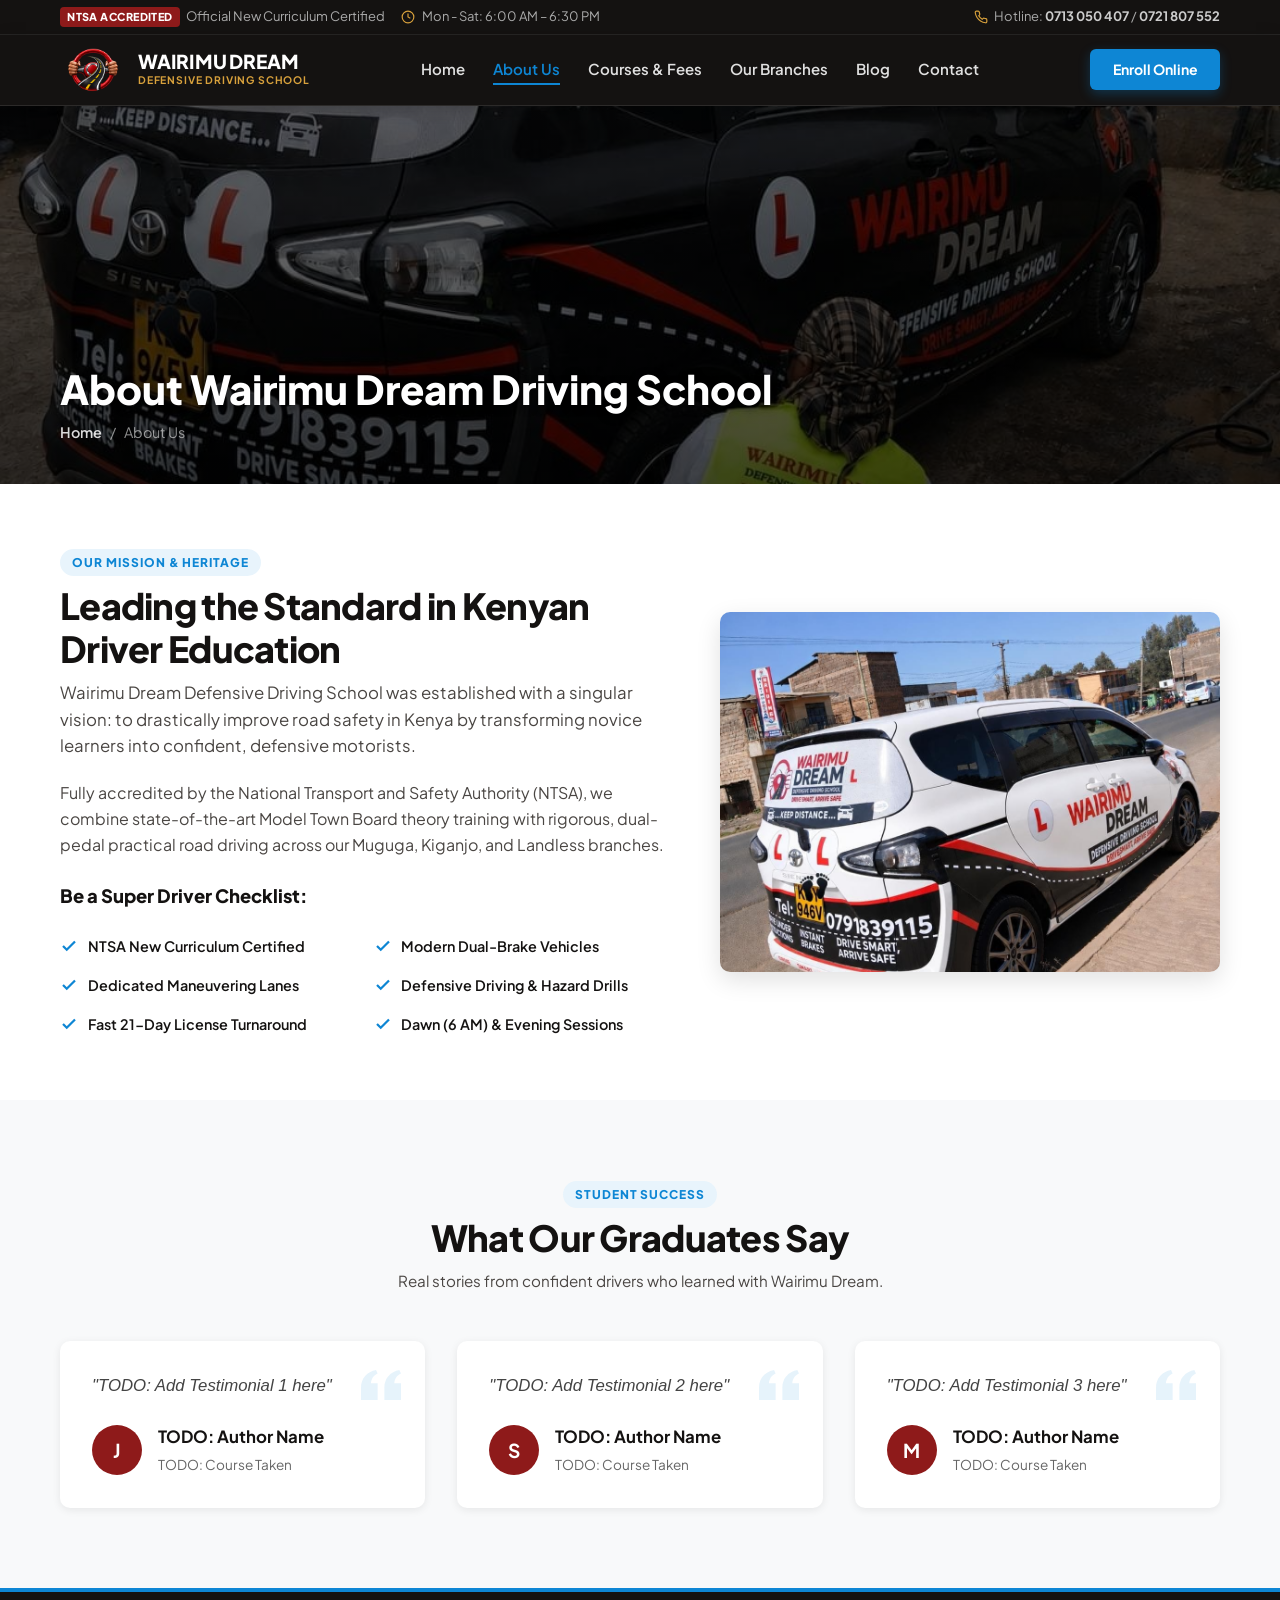
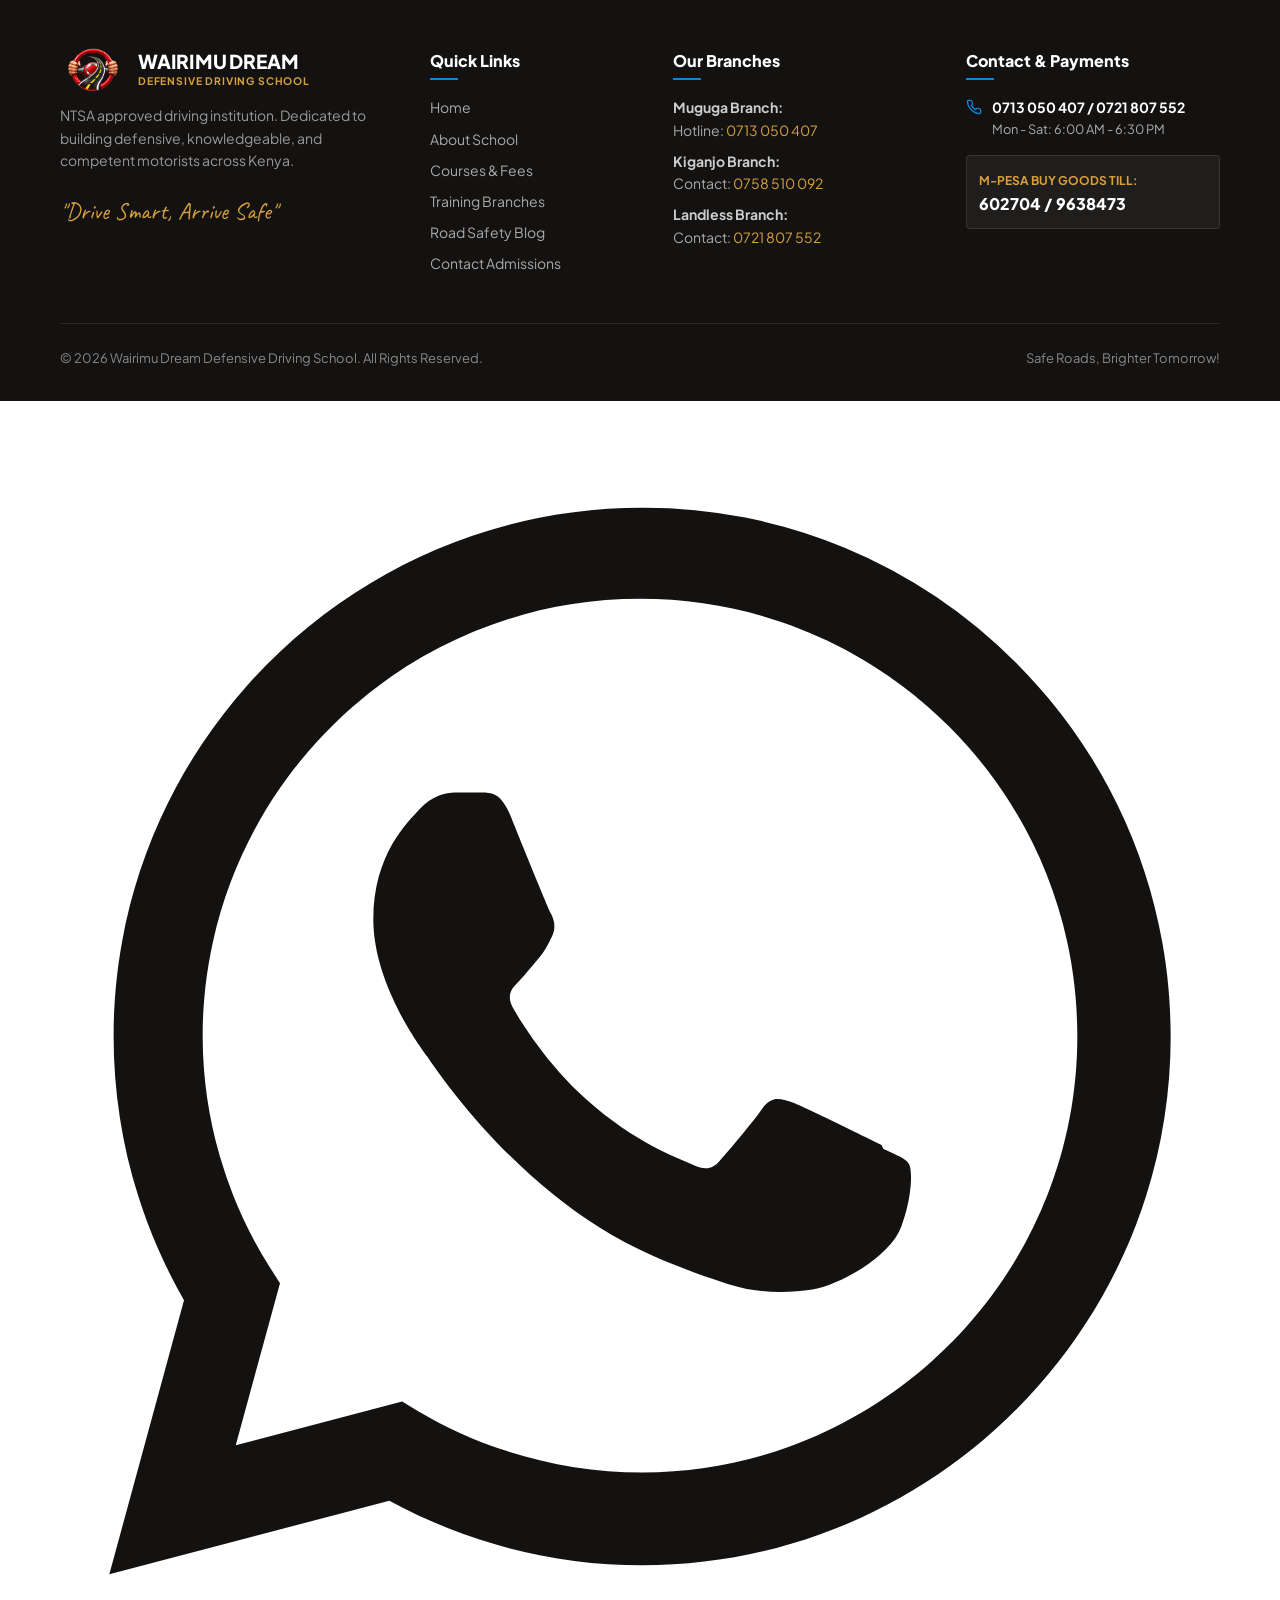
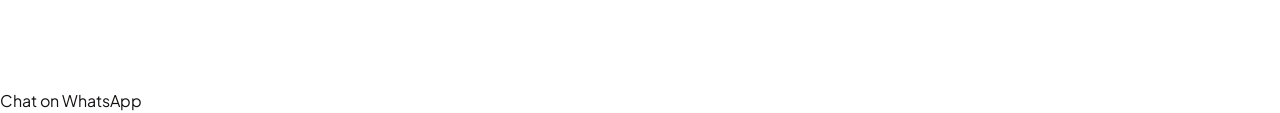
==== commit a36133f4: "Apply MVP fixes: rebuild courses layout, fix image paths, add testimonials" ====
--- a/about.html
+++ b/about.html
@@ -131,8 +131,58 @@
           </div>
 
           <div class="about-img-frame">
-            <img src="images/gallery/display.png" alt="Wairimu Dream Training Vehicles" onerror="this.onerror=null; this.src='images/hero/hero-2.png';" />
-          </div>
+            <img src="images/gallery/display-white-sienta.jpeg" alt="Wairimu Dream Training Vehicles" onerror="this.onerror=null; this.src='images/hero/hero-2.jpeg';" />
+          </div>
+        </div>
+      </div>
+    </section>
+      <!-- Sitewide Testimonials Block -->
+    <section class="testimonials-section">
+      <div class="container">
+        <div class="section-header-corp" style="text-align: center;">
+          <span class="section-badge-corp">STUDENT SUCCESS</span>
+          <h2 class="section-title-corp">What Our Graduates Say</h2>
+          <p class="section-desc-corp">Real stories from confident drivers who learned with Wairimu Dream.</p>
+        </div>
+
+        <div class="testimonials-grid">
+          
+          <div class="testimonial-card">
+            <svg class="testimonial-quote-icon" viewBox="0 0 24 24" fill="currentColor"><path d="M14.017 21v-7.391c0-5.704 3.731-9.57 8.983-10.609l.995 2.151c-2.432.917-3.995 3.638-3.995 5.849h4v10h-9.983zm-14.017 0v-7.391c0-5.704 3.748-9.57 9-10.609l.996 2.151c-2.433.917-3.996 3.638-3.996 5.849h3.983v10h-9.983z"/></svg>
+            <p class="testimonial-text">"TODO: Add Testimonial 1 here"</p>
+            <div class="testimonial-author">
+              <div class="testimonial-author-avatar">J</div>
+              <div class="testimonial-author-info">
+                <h4>TODO: Author Name</h4>
+                <span>TODO: Course Taken</span>
+              </div>
+            </div>
+          </div>
+
+          <div class="testimonial-card">
+            <svg class="testimonial-quote-icon" viewBox="0 0 24 24" fill="currentColor"><path d="M14.017 21v-7.391c0-5.704 3.731-9.57 8.983-10.609l.995 2.151c-2.432.917-3.995 3.638-3.995 5.849h4v10h-9.983zm-14.017 0v-7.391c0-5.704 3.748-9.57 9-10.609l.996 2.151c-2.433.917-3.996 3.638-3.996 5.849h3.983v10h-9.983z"/></svg>
+            <p class="testimonial-text">"TODO: Add Testimonial 2 here"</p>
+            <div class="testimonial-author">
+              <div class="testimonial-author-avatar">S</div>
+              <div class="testimonial-author-info">
+                <h4>TODO: Author Name</h4>
+                <span>TODO: Course Taken</span>
+              </div>
+            </div>
+          </div>
+
+          <div class="testimonial-card">
+            <svg class="testimonial-quote-icon" viewBox="0 0 24 24" fill="currentColor"><path d="M14.017 21v-7.391c0-5.704 3.731-9.57 8.983-10.609l.995 2.151c-2.432.917-3.995 3.638-3.995 5.849h4v10h-9.983zm-14.017 0v-7.391c0-5.704 3.748-9.57 9-10.609l.996 2.151c-2.433.917-3.996 3.638-3.996 5.849h3.983v10h-9.983z"/></svg>
+            <p class="testimonial-text">"TODO: Add Testimonial 3 here"</p>
+            <div class="testimonial-author">
+              <div class="testimonial-author-avatar">M</div>
+              <div class="testimonial-author-info">
+                <h4>TODO: Author Name</h4>
+                <span>TODO: Course Taken</span>
+              </div>
+            </div>
+          </div>
+
         </div>
       </div>
     </section>
@@ -211,3 +261,4 @@
   <script src="script.js"></script>
 </body>
 </html>
+
--- a/style.css
+++ b/style.css
@@ -319,7 +319,7 @@
   background-color: #1A1A1A;
   background-image:
     linear-gradient(to bottom, rgba(0,0,0,0.55), rgba(0,0,0,0.75)),
-    url('images/hero/hero-1 (1).png');
+    url('images/hero/hero-1(1).jpeg');
   background-size: cover;
   background-position: center;
   padding: 2.5rem 0 3.5rem;
@@ -340,7 +340,7 @@
   overflow: hidden;
   background-image:
     linear-gradient(to bottom, rgba(0,0,0,0.50), rgba(0,0,0,0.72)),
-    url('images/hero/hero-2.png');
+    url('images/hero/hero-2.jpeg');
 }
 
 
@@ -1444,6 +1444,292 @@
   }
 }
 
+/* ==========================================================================
+   Courses Page: Detailed Catalog Cards
+   ========================================================================== */
+
+.course-catalog-grid {
+  display: grid;
+  grid-template-columns: repeat(auto-fill, minmax(320px, 1fr));
+  gap: 2rem;
+  margin-bottom: 4rem;
+}
+
+.detailed-course-card {
+  border-radius: var(--radius-md);
+  overflow: hidden;
+  background: var(--color-white);
+  border: 1px solid var(--color-gray-light);
+  box-shadow: var(--shadow-sm);
+  display: flex;
+  flex-direction: column;
+}
+
+.detailed-course-card .course-img-wrap {
+  position: relative;
+  width: 100%;
+  height: 200px;
+  overflow: hidden;
+}
+
+.detailed-course-card .course-img-wrap img {
+  width: 100%;
+  height: 100%;
+  object-fit: cover;
+}
+
+.detailed-course-card .course-body {
+  padding: 1.5rem;
+  display: flex;
+  flex-direction: column;
+  flex-grow: 1;
+}
+
+.course-header {
+  display: flex;
+  align-items: flex-start;
+  gap: 1rem;
+  margin-bottom: 1rem;
+}
+
+.course-badge {
+  display: inline-flex;
+  align-items: center;
+  justify-content: center;
+  min-width: 48px;
+  height: 48px;
+  border-radius: 6px;
+  background-color: var(--color-primary);
+  color: #FFFFFF;
+  font-weight: 800;
+  font-size: 1.1rem;
+  flex-shrink: 0;
+}
+
+.course-badge.combo {
+  background: linear-gradient(135deg, var(--color-primary), var(--color-gold));
+  font-size: 0.9rem;
+}
+
+.course-title {
+  font-size: 1.25rem;
+  font-weight: 700;
+  color: var(--color-dark);
+  line-height: 1.2;
+  margin: 0;
+}
+
+.course-desc {
+  font-size: 0.95rem;
+  color: #555;
+  margin-bottom: 1.25rem;
+  line-height: 1.5;
+}
+
+.course-reqs {
+  margin-bottom: 1.5rem;
+  padding-left: 1.25rem;
+  font-size: 0.9rem;
+  color: #444;
+}
+
+.course-reqs li {
+  margin-bottom: 0.25rem;
+}
+
+.course-pricing {
+  margin-top: auto;
+  padding-top: 1.25rem;
+  border-top: 1px solid var(--color-gray-light);
+}
+
+.course-price-main {
+  font-size: 1.35rem;
+  font-weight: 800;
+  color: var(--color-primary);
+  margin-bottom: 0.5rem;
+}
+
+.course-tiers {
+  font-size: 0.85rem;
+  color: #666;
+  margin-bottom: 1rem;
+}
+
+.btn-enroll-course {
+  display: inline-block;
+  width: 100%;
+  text-align: center;
+  padding: 0.75rem;
+  background-color: var(--color-dark);
+  color: #FFFFFF;
+  border-radius: 6px;
+  font-weight: 600;
+  transition: var(--transition);
+}
+
+.btn-enroll-course:hover {
+  background-color: var(--color-primary);
+  color: #FFFFFF;
+}
+
+/* ==========================================================================
+   Courses Page: NTSA & Payments Sections
+   ========================================================================== */
+
+.info-section-grid {
+  display: grid;
+  grid-template-columns: 1fr 1fr;
+  gap: 2rem;
+  margin-top: 3rem;
+  margin-bottom: 4rem;
+}
+
+.info-card {
+  background: #FFF;
+  border: 1px solid var(--color-gray-light);
+  border-radius: var(--radius-md);
+  padding: 2rem;
+  box-shadow: var(--shadow-sm);
+}
+
+.info-card h3 {
+  font-size: 1.5rem;
+  color: var(--color-dark);
+  margin-bottom: 1.5rem;
+  display: flex;
+  align-items: center;
+  gap: 0.5rem;
+}
+
+.info-card h3 svg {
+  width: 24px;
+  height: 24px;
+  color: var(--color-primary);
+}
+
+.info-list {
+  list-style: none;
+  padding: 0;
+  margin: 0;
+}
+
+.info-list li {
+  display: flex;
+  justify-content: space-between;
+  padding: 0.75rem 0;
+  border-bottom: 1px solid #EFEFEF;
+  font-size: 1rem;
+  color: #333;
+}
+
+.info-list li:last-child {
+  border-bottom: none;
+}
+
+.info-list li span:last-child {
+  font-weight: 700;
+  color: var(--color-primary);
+}
+
+.payment-method {
+  background: rgba(14, 134, 212, 0.05);
+  border: 1px solid rgba(14, 134, 212, 0.2);
+  padding: 1.25rem;
+  border-radius: 6px;
+  margin-bottom: 1rem;
+}
+
+.payment-method h4 {
+  font-size: 1.1rem;
+  margin: 0 0 0.5rem 0;
+  color: var(--color-dark);
+}
+
+.payment-method p {
+  margin: 0;
+  font-size: 1.25rem;
+  font-weight: 800;
+  color: var(--color-primary);
+}
+
+@media (max-width: 768px) {
+  .info-section-grid {
+    grid-template-columns: 1fr;
+  }
+}
+
+/* ==========================================================================
+   Testimonials Section
+   ========================================================================== */
+
+.testimonials-section {
+  padding: 5rem 0;
+  background-color: #F8F9FA;
+}
+
+.testimonials-grid {
+  display: grid;
+  grid-template-columns: repeat(auto-fit, minmax(300px, 1fr));
+  gap: 2rem;
+  margin-top: 3rem;
+}
+
+.testimonial-card {
+  background: #FFFFFF;
+  padding: 2rem;
+  border-radius: var(--radius-md);
+  box-shadow: var(--shadow-sm);
+  position: relative;
+}
+
+.testimonial-quote-icon {
+  position: absolute;
+  top: 1.5rem;
+  right: 1.5rem;
+  width: 40px;
+  height: 40px;
+  color: rgba(14, 134, 212, 0.1);
+}
+
+.testimonial-text {
+  font-size: 1.05rem;
+  color: #444;
+  line-height: 1.6;
+  font-style: italic;
+  margin-bottom: 1.5rem;
+}
+
+.testimonial-author {
+  display: flex;
+  align-items: center;
+  gap: 1rem;
+}
+
+.testimonial-author-avatar {
+  width: 50px;
+  height: 50px;
+  border-radius: 50%;
+  background: var(--color-primary);
+  color: #FFF;
+  display: flex;
+  align-items: center;
+  justify-content: center;
+  font-weight: 700;
+  font-size: 1.2rem;
+}
+
+.testimonial-author-info h4 {
+  margin: 0;
+  font-size: 1.05rem;
+  color: var(--color-dark);
+}
+
+.testimonial-author-info span {
+  font-size: 0.85rem;
+  color: #666;
+}
+
 /* Courses page hero override (from inline styles) */
 .courses-page-hero {
   background-image:
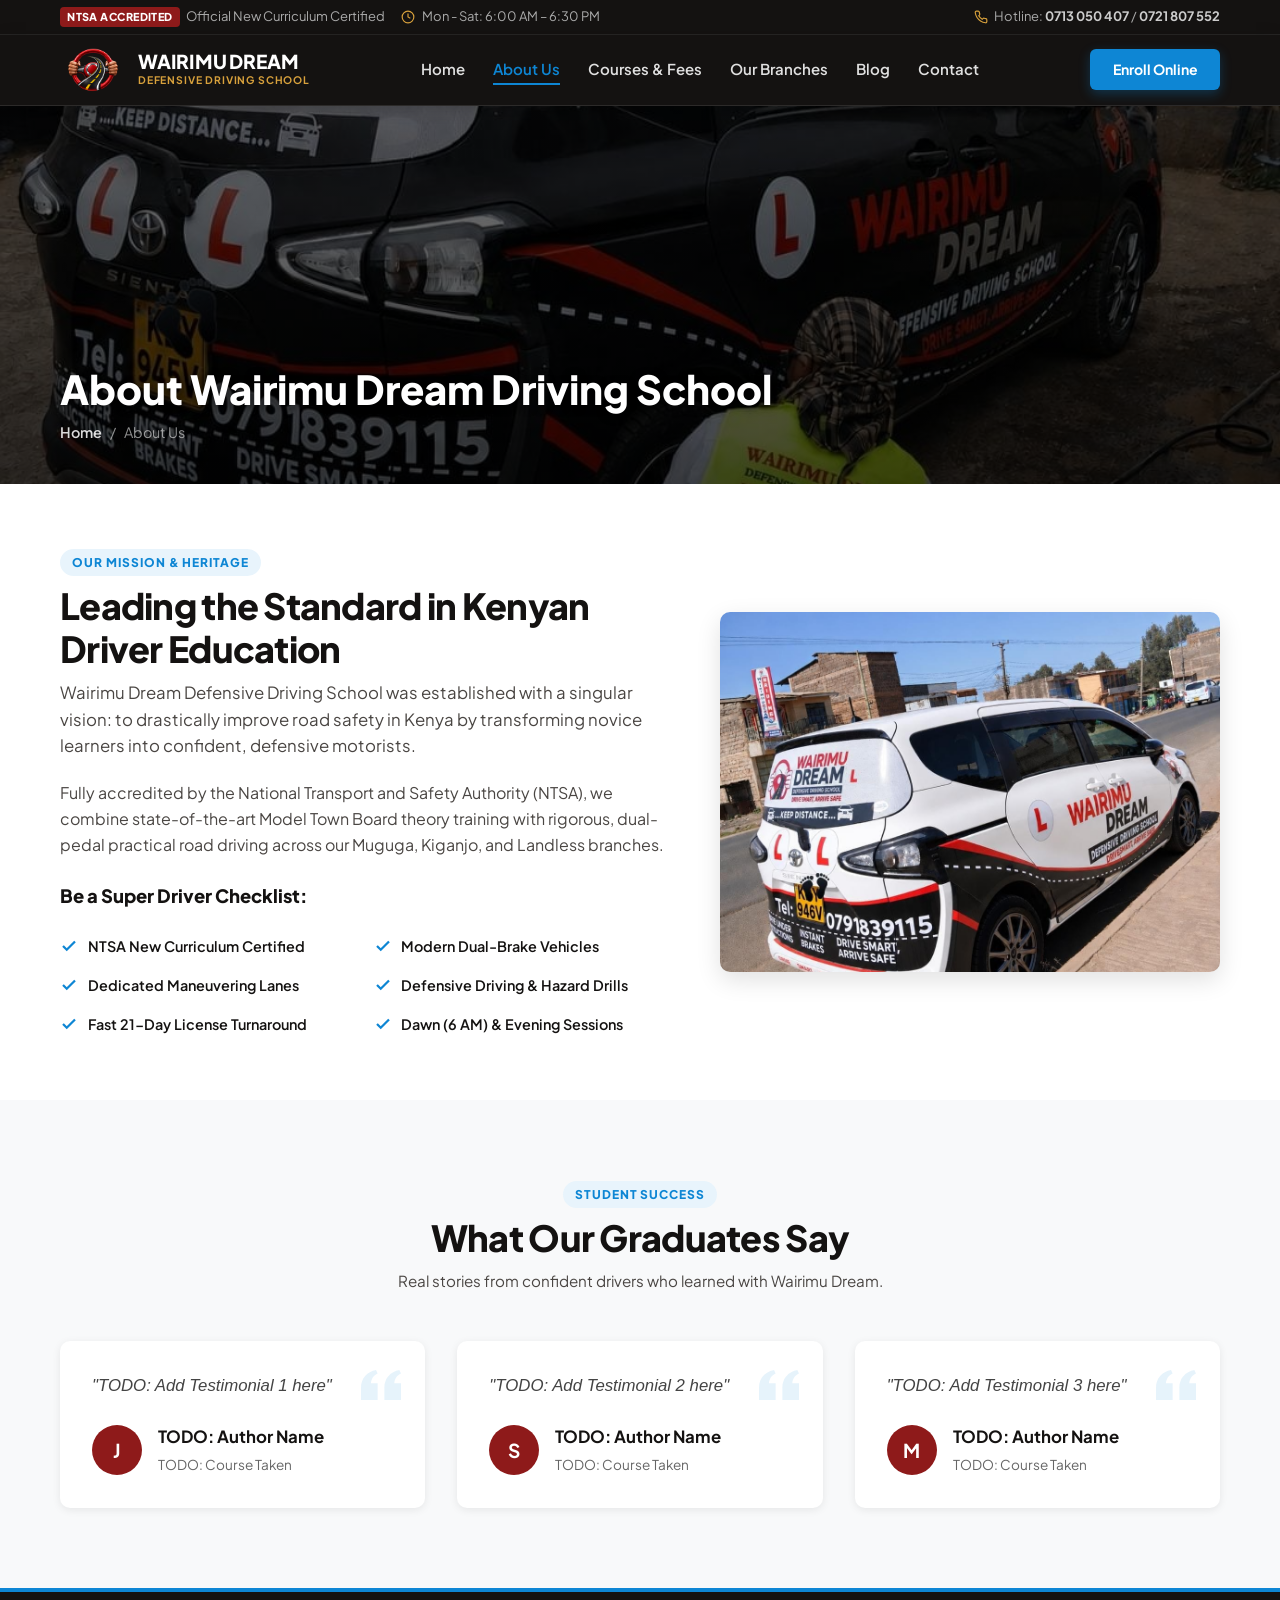
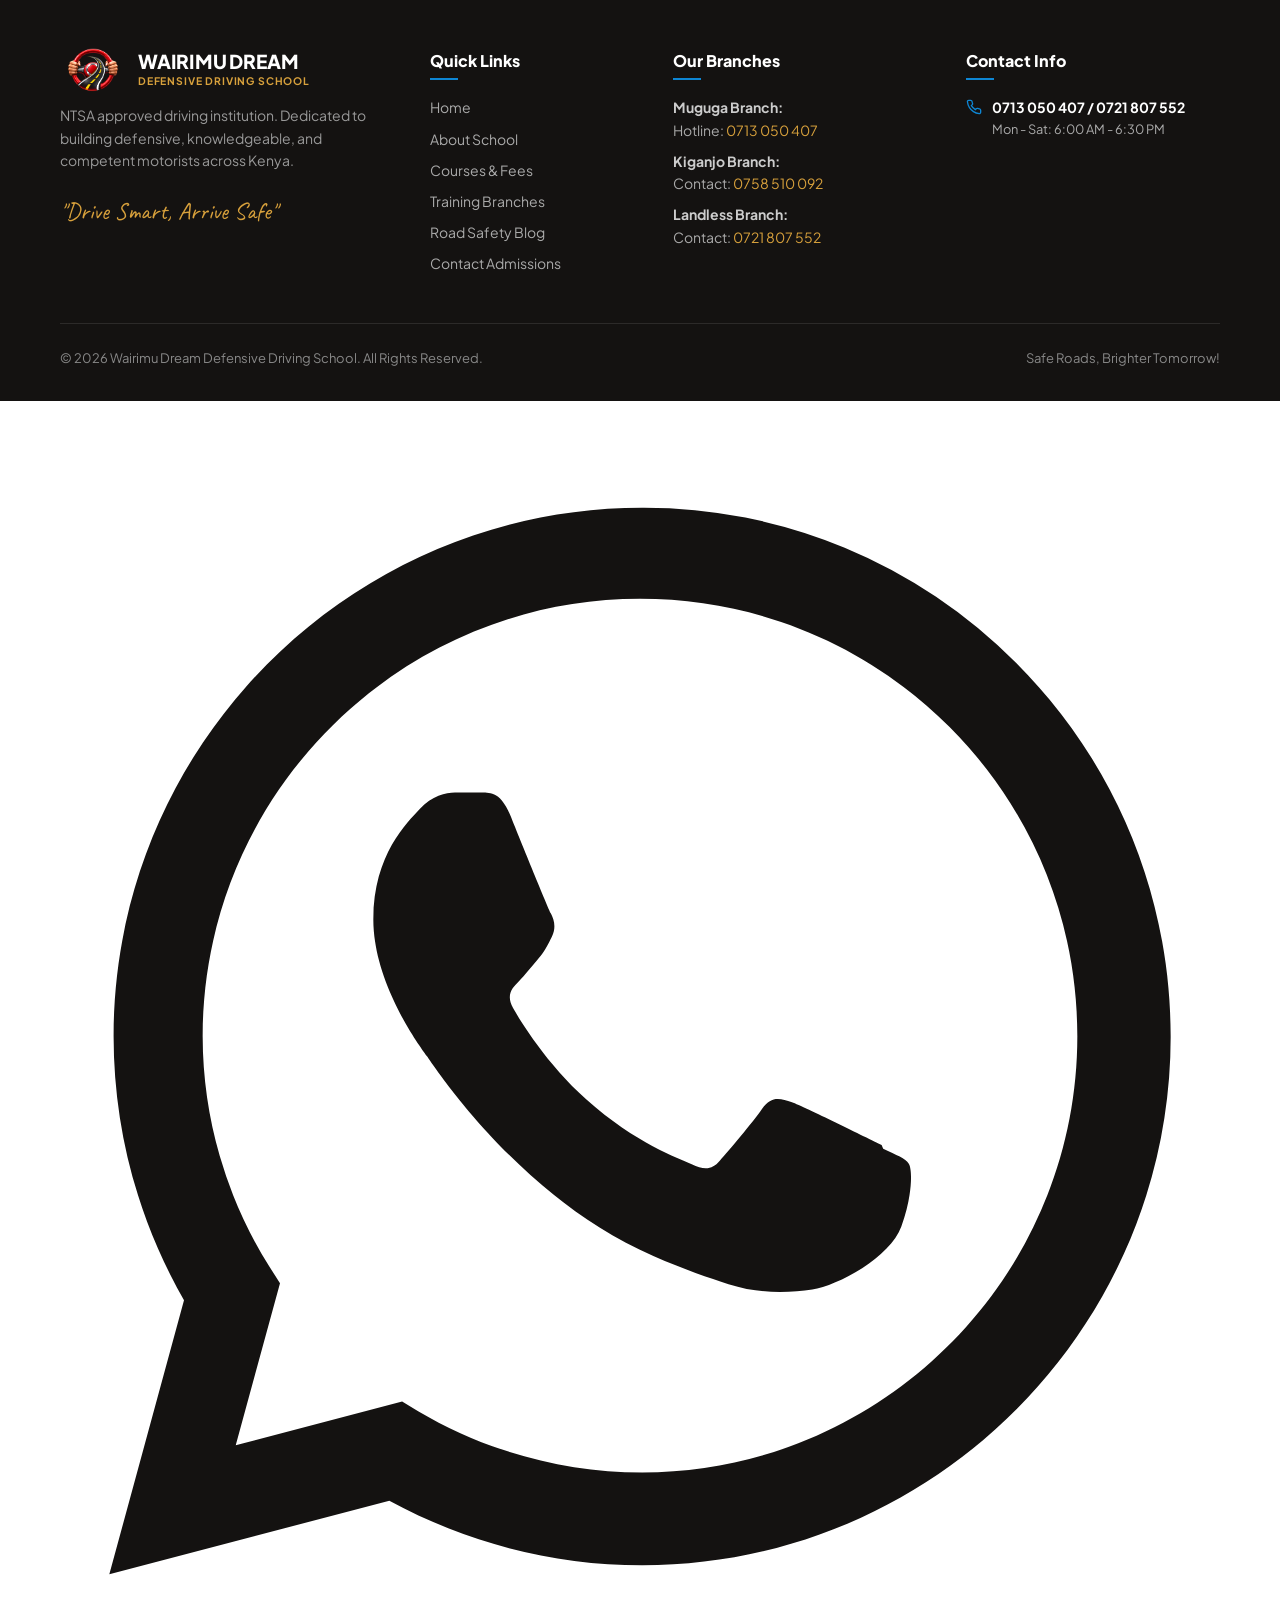
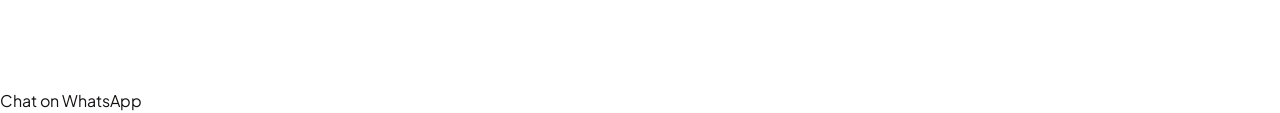
==== commit ebe4a53f: "Update branch images, remove M-Pesa, add gallery section" ====
--- a/about.html
+++ b/about.html
@@ -230,7 +230,7 @@
         </div>
 
         <div>
-          <h4 class="footer-heading-corp">Contact &amp; Payments</h4>
+          <h4 class="footer-heading-corp">Contact Info</h4>
           <div class="footer-contact-item">
             <svg viewBox="0 0 24 24" fill="none" stroke="currentColor" stroke-width="2"><path d="M22 16.92v3a2 2 0 0 1-2.18 2 19.79 19.79 0 0 1-8.63-3.07 19.5 19.5 0 0 1-6-6 19.79 19.79 0 0 1-3.07-8.67A2 2 0 0 1 4.11 2h3a2 2 0 0 1 2 1.72 12.84 12.84 0 0 0 .7 2.81 2 2 0 0 1-.45 2.11L8.09 9.91a16 16 0 0 0 6 6l1.27-1.27a2 2 0 0 1 2.11-.45 12.84 12.84 0 0 0 2.81.7A2 2 0 0 1 22 16.92z"/></svg>
             <div>
@@ -238,10 +238,7 @@
               <p style="margin: 0; font-size: 0.8rem;">Mon - Sat: 6:00 AM - 6:30 PM</p>
             </div>
           </div>
-          <div style="margin-top: 1rem; background: rgba(255,255,255,0.05); padding: 0.75rem; border-radius: 4px; border: 1px solid rgba(255,255,255,0.1);">
-            <span style="font-size: 0.75rem; color: var(--color-gold); font-weight: 700;">M-PESA BUY GOODS TILL:</span>
-            <p style="color: #FFF; font-weight: 800; font-size: 1rem; margin: 0;">602704 / 9638473</p>
-          </div>
+
         </div>
       </div>
 
@@ -262,3 +259,4 @@
 </body>
 </html>
 
+
--- a/style.css
+++ b/style.css
@@ -1579,7 +1579,10 @@
 
 .info-section-grid {
   display: grid;
-  grid-template-columns: 1fr 1fr;
+  grid-template-columns: 1fr;
+  max-width: 600px;
+  margin-left: auto;
+  margin-right: auto;
   gap: 2rem;
   margin-top: 3rem;
   margin-bottom: 4rem;
@@ -1743,3 +1746,29 @@
     linear-gradient(to bottom, rgba(0,0,0,0.55), rgba(0,0,0,0.72)),
     url('images/hero/hero-4.jpeg');
 }
+
+/* Photo Gallery Grid */
+.gallery-grid {
+  display: grid;
+  grid-template-columns: repeat(auto-fit, minmax(250px, 1fr));
+  gap: 1.5rem;
+  margin-top: 3rem;
+}
+
+.gallery-item {
+  border-radius: var(--radius-md);
+  overflow: hidden;
+  box-shadow: var(--shadow-sm);
+  aspect-ratio: 4/3;
+}
+
+.gallery-item img {
+  width: 100%;
+  height: 100%;
+  object-fit: cover;
+  transition: transform 0.3s ease;
+}
+
+.gallery-item:hover img {
+  transform: scale(1.05);
+}
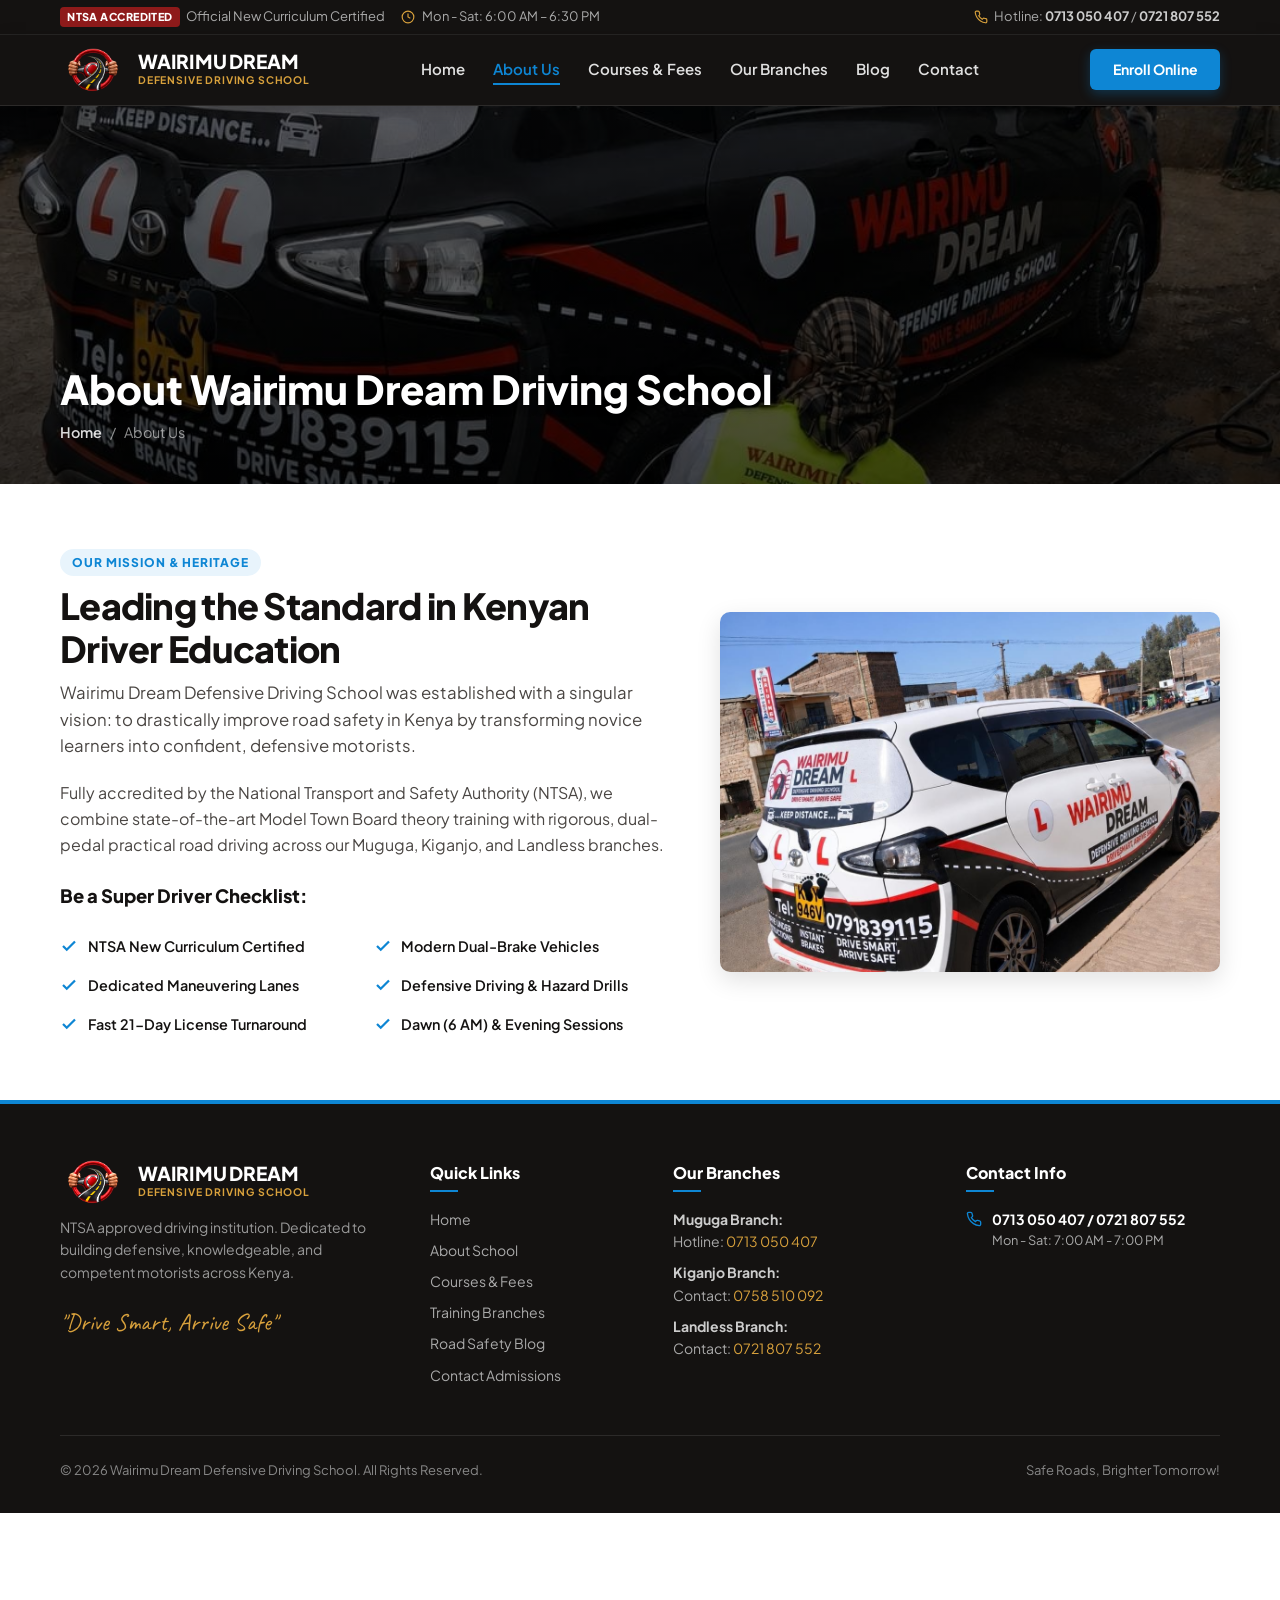
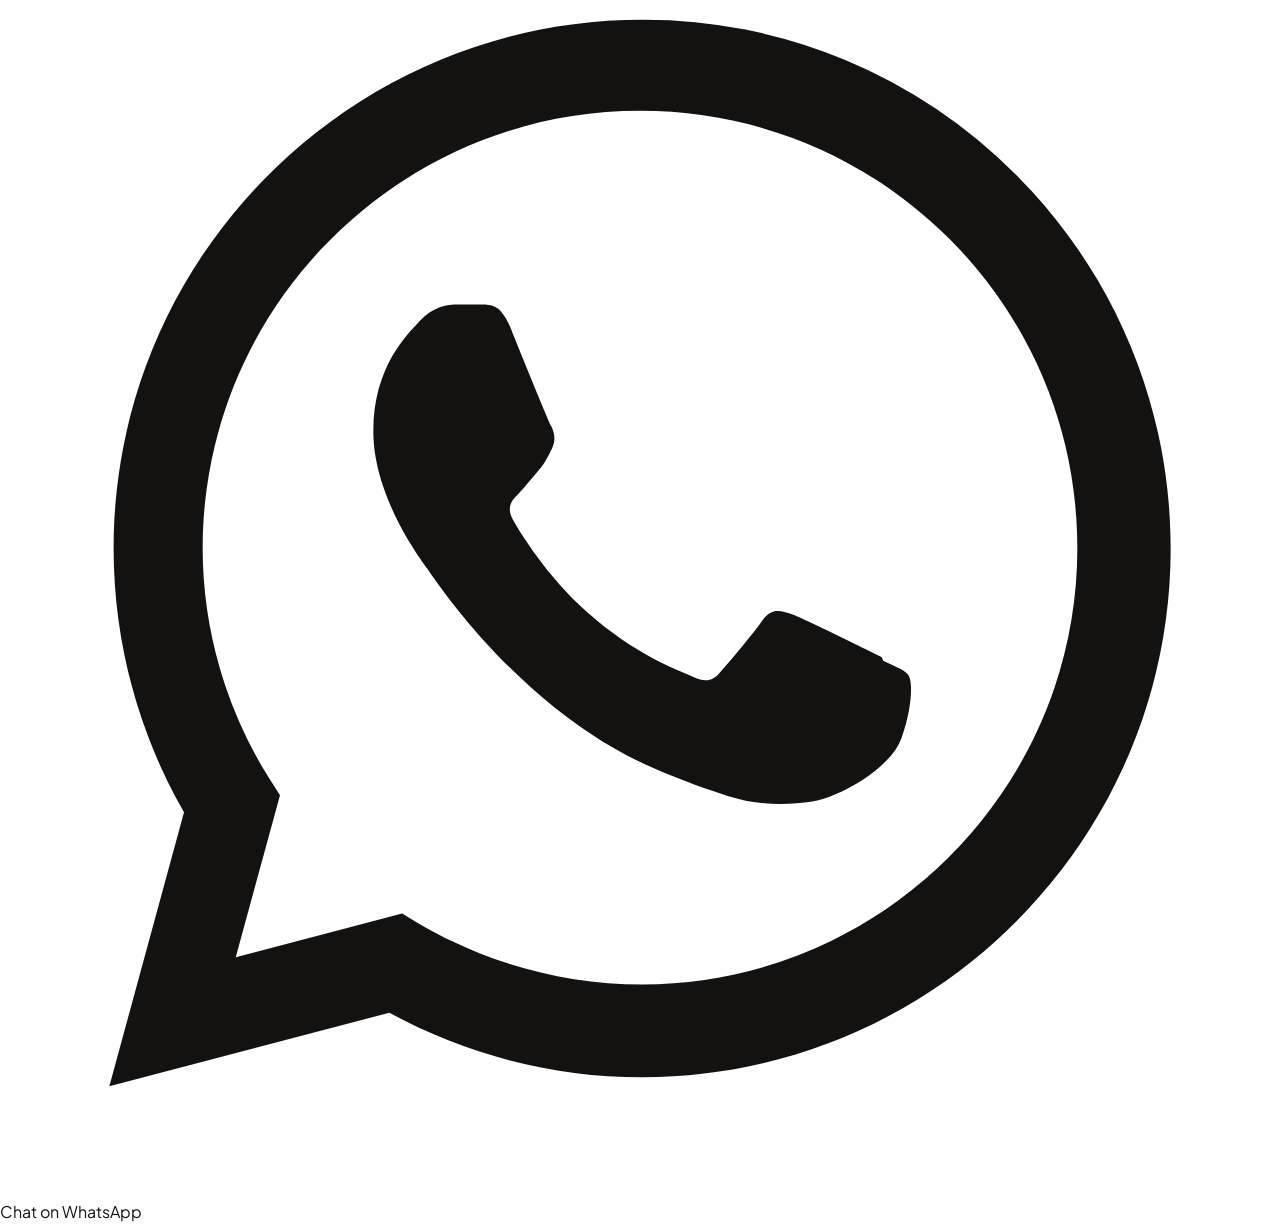
==== commit ecae0c78: "Update hours to 7am-7pm, remove testimonials, add new branches" ====
--- a/about.html
+++ b/about.html
@@ -136,56 +136,7 @@
         </div>
       </div>
     </section>
-      <!-- Sitewide Testimonials Block -->
-    <section class="testimonials-section">
-      <div class="container">
-        <div class="section-header-corp" style="text-align: center;">
-          <span class="section-badge-corp">STUDENT SUCCESS</span>
-          <h2 class="section-title-corp">What Our Graduates Say</h2>
-          <p class="section-desc-corp">Real stories from confident drivers who learned with Wairimu Dream.</p>
-        </div>
-
-        <div class="testimonials-grid">
-          
-          <div class="testimonial-card">
-            <svg class="testimonial-quote-icon" viewBox="0 0 24 24" fill="currentColor"><path d="M14.017 21v-7.391c0-5.704 3.731-9.57 8.983-10.609l.995 2.151c-2.432.917-3.995 3.638-3.995 5.849h4v10h-9.983zm-14.017 0v-7.391c0-5.704 3.748-9.57 9-10.609l.996 2.151c-2.433.917-3.996 3.638-3.996 5.849h3.983v10h-9.983z"/></svg>
-            <p class="testimonial-text">"TODO: Add Testimonial 1 here"</p>
-            <div class="testimonial-author">
-              <div class="testimonial-author-avatar">J</div>
-              <div class="testimonial-author-info">
-                <h4>TODO: Author Name</h4>
-                <span>TODO: Course Taken</span>
-              </div>
-            </div>
-          </div>
-
-          <div class="testimonial-card">
-            <svg class="testimonial-quote-icon" viewBox="0 0 24 24" fill="currentColor"><path d="M14.017 21v-7.391c0-5.704 3.731-9.57 8.983-10.609l.995 2.151c-2.432.917-3.995 3.638-3.995 5.849h4v10h-9.983zm-14.017 0v-7.391c0-5.704 3.748-9.57 9-10.609l.996 2.151c-2.433.917-3.996 3.638-3.996 5.849h3.983v10h-9.983z"/></svg>
-            <p class="testimonial-text">"TODO: Add Testimonial 2 here"</p>
-            <div class="testimonial-author">
-              <div class="testimonial-author-avatar">S</div>
-              <div class="testimonial-author-info">
-                <h4>TODO: Author Name</h4>
-                <span>TODO: Course Taken</span>
-              </div>
-            </div>
-          </div>
-
-          <div class="testimonial-card">
-            <svg class="testimonial-quote-icon" viewBox="0 0 24 24" fill="currentColor"><path d="M14.017 21v-7.391c0-5.704 3.731-9.57 8.983-10.609l.995 2.151c-2.432.917-3.995 3.638-3.995 5.849h4v10h-9.983zm-14.017 0v-7.391c0-5.704 3.748-9.57 9-10.609l.996 2.151c-2.433.917-3.996 3.638-3.996 5.849h3.983v10h-9.983z"/></svg>
-            <p class="testimonial-text">"TODO: Add Testimonial 3 here"</p>
-            <div class="testimonial-author">
-              <div class="testimonial-author-avatar">M</div>
-              <div class="testimonial-author-info">
-                <h4>TODO: Author Name</h4>
-                <span>TODO: Course Taken</span>
-              </div>
-            </div>
-          </div>
-
-        </div>
-      </div>
-    </section>
+      
   </main>
 
   <!-- Footer -->
@@ -235,7 +186,7 @@
             <svg viewBox="0 0 24 24" fill="none" stroke="currentColor" stroke-width="2"><path d="M22 16.92v3a2 2 0 0 1-2.18 2 19.79 19.79 0 0 1-8.63-3.07 19.5 19.5 0 0 1-6-6 19.79 19.79 0 0 1-3.07-8.67A2 2 0 0 1 4.11 2h3a2 2 0 0 1 2 1.72 12.84 12.84 0 0 0 .7 2.81 2 2 0 0 1-.45 2.11L8.09 9.91a16 16 0 0 0 6 6l1.27-1.27a2 2 0 0 1 2.11-.45 12.84 12.84 0 0 0 2.81.7A2 2 0 0 1 22 16.92z"/></svg>
             <div>
               <p style="margin: 0; font-weight: 700; color: #FFF;">0713 050 407 / 0721 807 552</p>
-              <p style="margin: 0; font-size: 0.8rem;">Mon - Sat: 6:00 AM - 6:30 PM</p>
+              <p style="margin: 0; font-size: 0.8rem;">Mon - Sat: 7:00 AM - 7:00 PM</p>
             </div>
           </div>
 
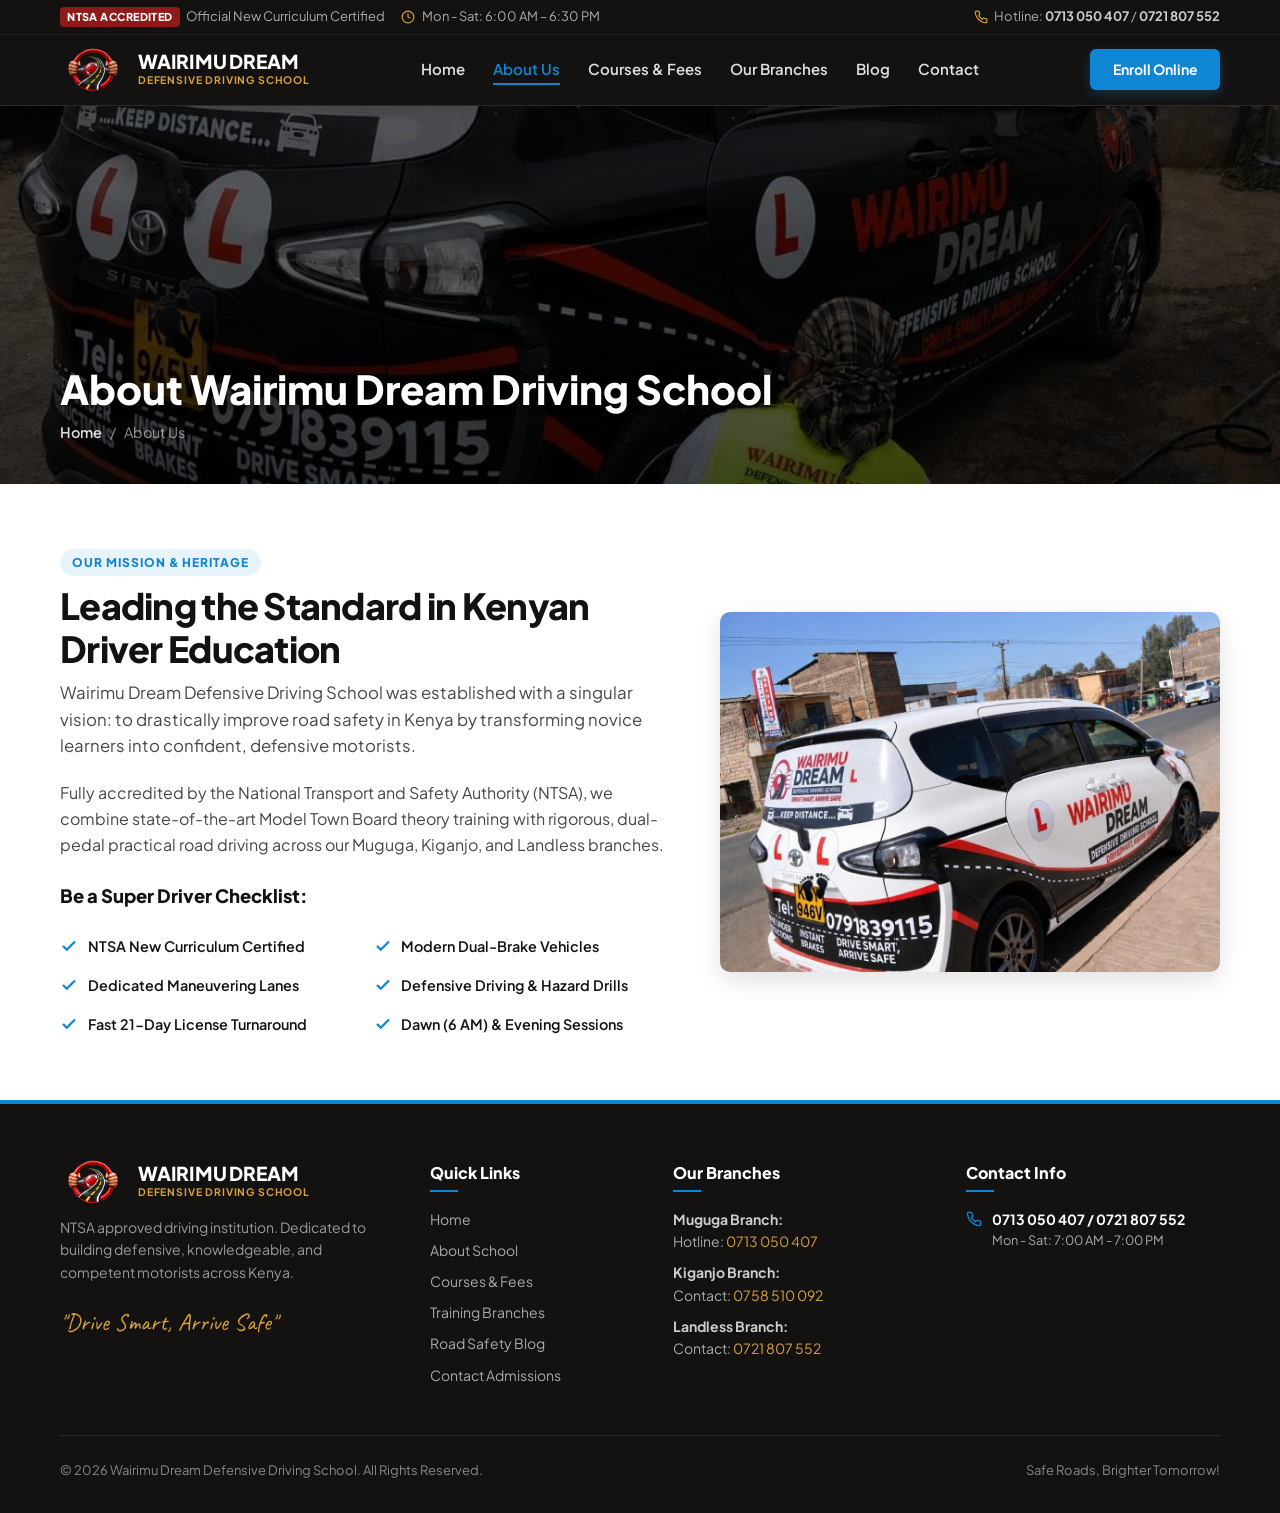
==== commit 00f405a0: "Remove floating WhatsApp button from all pages" ====
--- a/about.html
+++ b/about.html
@@ -200,12 +200,6 @@
     </div>
   </footer>
 
-  <!-- Floating WhatsApp -->
-  <a href="https://wa.me/254721807552?text=Hello%20Wairimu%20Dream%20Driving%20School,%20I%20would%20like%20to%20inquire%20about%20driving%20classes." class="floating-whatsapp-btn" target="_blank" rel="noopener noreferrer" aria-label="Chat with Wairimu Dream on WhatsApp">
-    <svg viewBox="0 0 24 24" fill="currentColor"><path d="M12.04 2c-5.46 0-9.91 4.45-9.91 9.91 0 1.75.46 3.45 1.32 4.95L2.05 22l5.25-1.38c1.45.79 3.08 1.21 4.74 1.21 5.46 0 9.91-4.45 9.91-9.91 0-2.65-1.03-5.14-2.9-7.01A9.816 9.816 0 0 0 12.04 2zm0 18.09c-1.48 0-2.93-.4-4.2-1.15l-.3-.18-3.12.82.83-3.04-.2-.31a8.136 8.136 0 0 1-1.25-4.32c0-4.52 3.68-8.2 8.2-8.2 2.19 0 4.25.85 5.8 2.4 1.55 1.55 2.4 3.61 2.4 5.8 0 4.52-3.68 8.18-8.16 8.18zm4.49-6.14c-.25-.12-1.46-.72-1.68-.8-.23-.08-.39-.12-.56.12-.17.25-.64.8-.79.97-.14.17-.29.19-.53.07-.25-.12-1.04-.38-1.98-1.22-.73-.65-1.23-1.46-1.37-1.71-.14-.25-.01-.38.11-.5.11-.11.25-.29.37-.43.12-.14.17-.25.25-.41.08-.17.04-.31-.02-.43s-.56-1.34-.76-1.84c-.2-.48-.41-.42-.56-.43h-.48c-.17 0-.43.06-.66.31-.23.25-.87.85-.87 2.07 0 1.22.89 2.4 1.01 2.57.12.17 1.75 2.67 4.24 3.74.59.26 1.05.41 1.41.53.6.19 1.14.16 1.57.1.48-.07 1.46-.6 1.67-1.18.21-.58.21-1.07.14-1.18-.06-.1-.23-.16-.48-.28z"/></svg>
-    <span>Chat on WhatsApp</span>
-  </a>
-
   <script src="script.js"></script>
 </body>
 </html>
